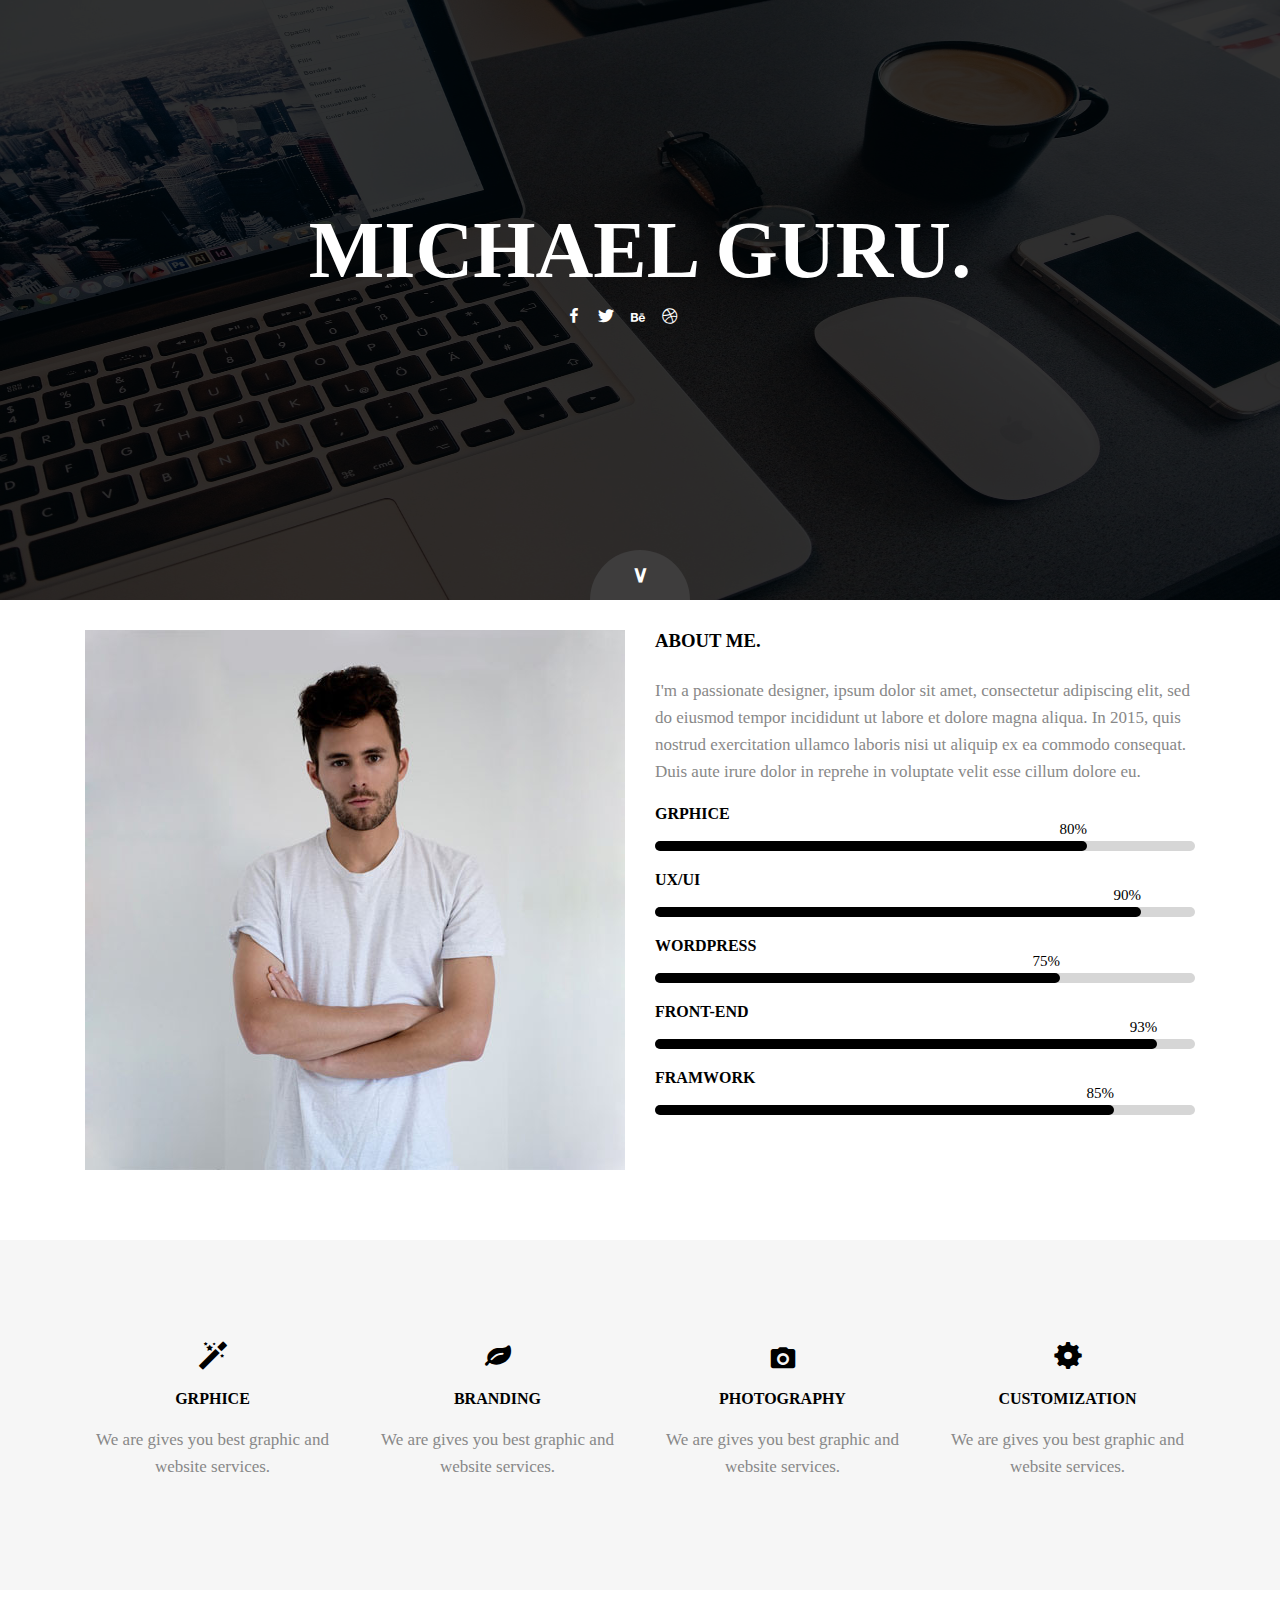
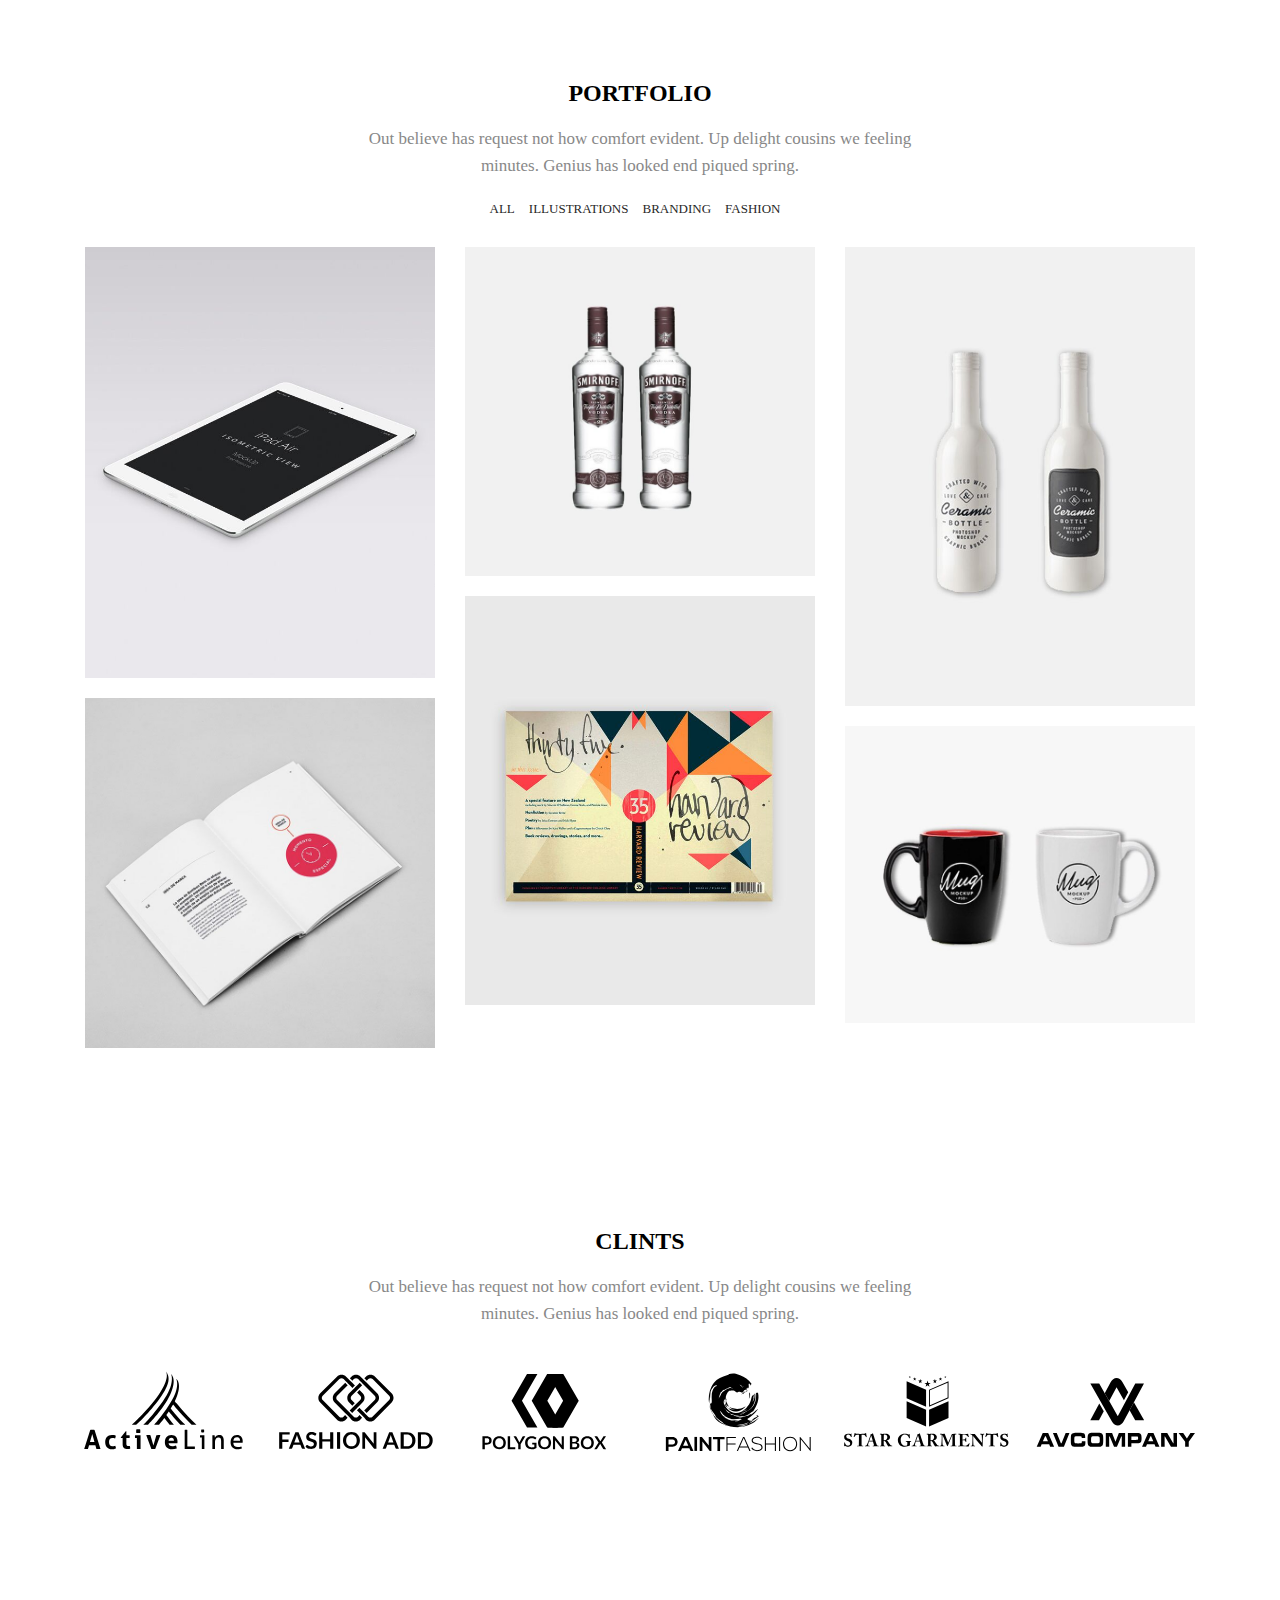
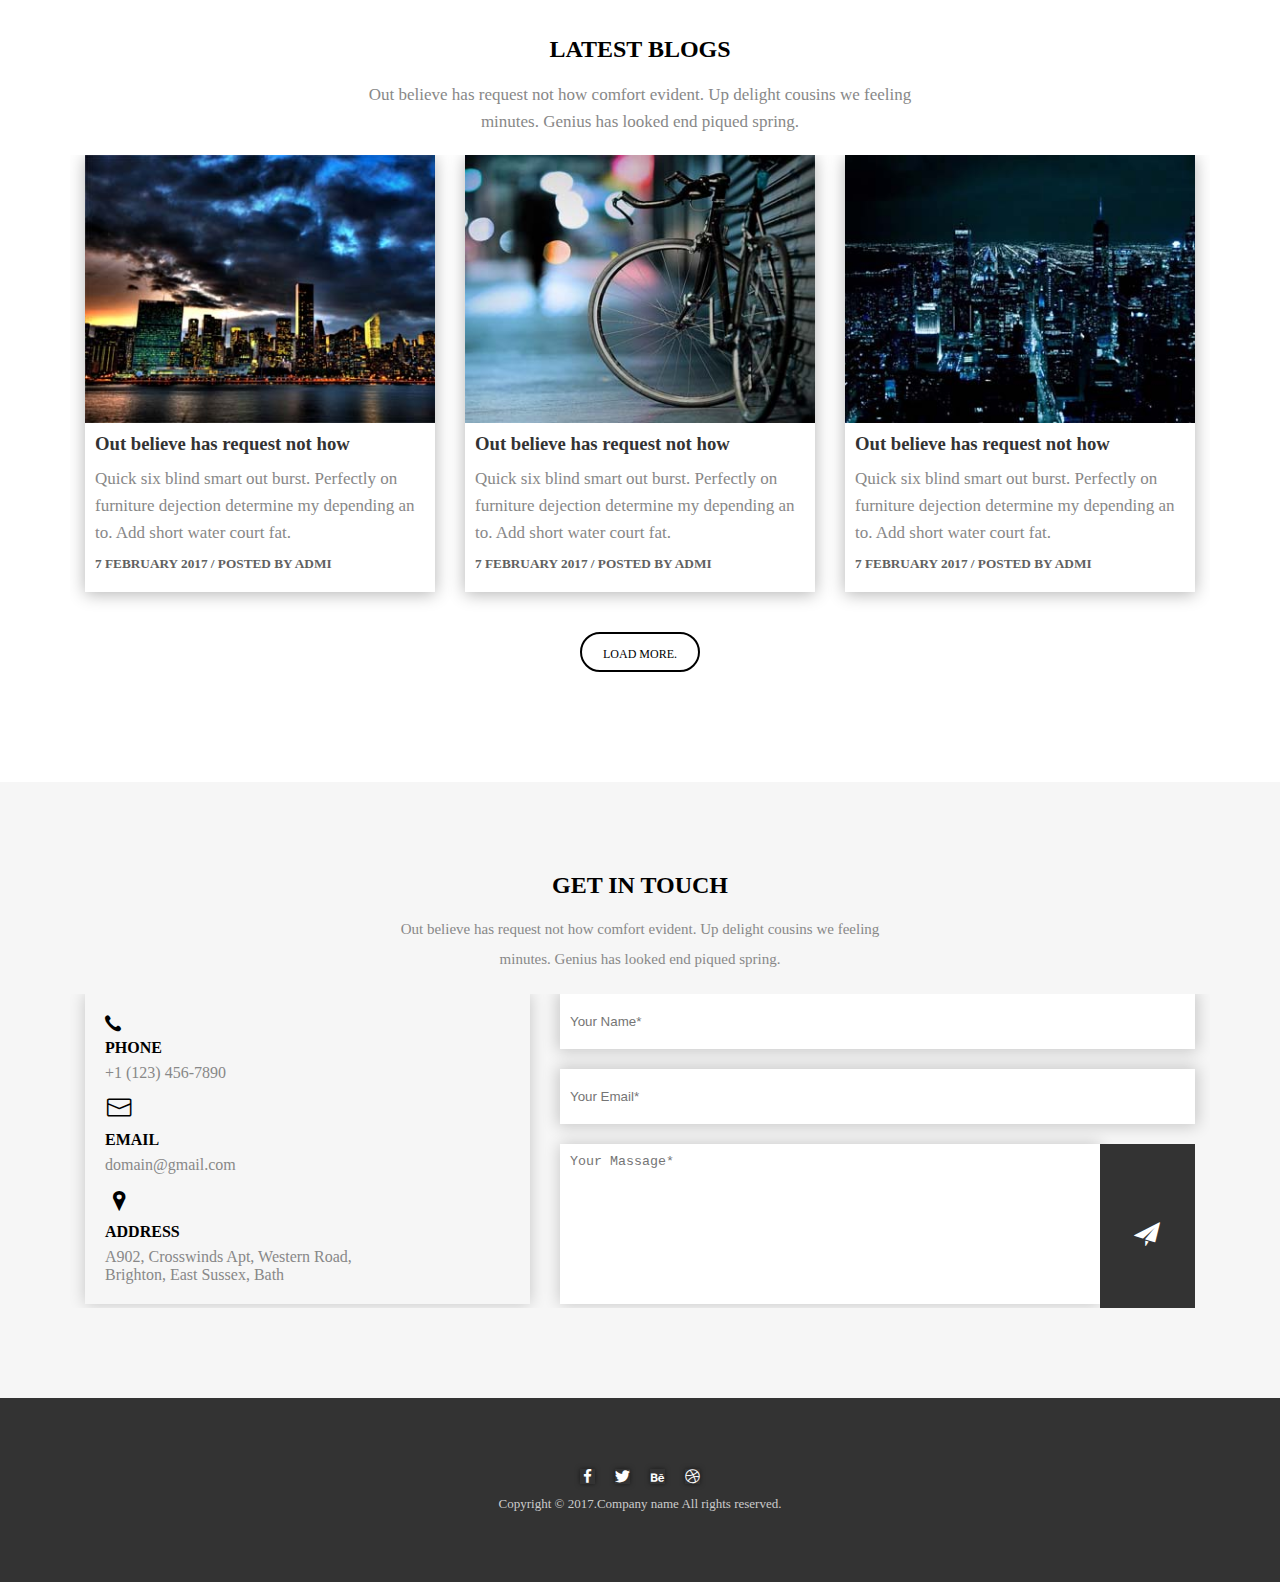
==== index.html @ 505c2c28 "geren" ====
<!DOCTYPE html>
<html lang="en">
<head>
	<meta charset="UTF-8">
	<title>Document</title>
	<link rel="stylesheet" href="css/index.css">
	<link rel="stylesheet" href="css/response.css">
	<meta name="viewport" content="width=device-width">
	<link rel="stylesheet" href="iconfont/iconfont.css">
</head>
<body>
    <header>
    	<img src="img/banner.jpg" alt="">
    	<div class="zhe">
    	 <h1>MICHAEL GURU.</h1>
    	
    	 <div class="z-icon">
    	 	<a href=""><i class="iconfont icon-facebookf"></i></a>
			<a href=""><i class="iconfont icon-tuite"></i></a>
			<a href=""><i class="iconfont icon-be"></i></a>
			<a href=""><i class="iconfont icon-06"></i></a>
    	 </div>
    	 <a href="" class="down">
    	 <b>∨</b></a>
     </div>
    </header>
	<section class="about-section">
		<div class="container">
		 <div class="row">
			<div class="about-image col-lg-6 col-md-6 col-sm-12 col-xs-12">
				<img src="img/ren.jpg" alt="">
			</div>
			<div class="about-text col-lg-6 col-md-6 col-sm-12 col-xs-12">
				<h3>ABOUT ME.</h3>
				<p>I'm a passionate designer, ipsum dolor sit amet, consectetur adipiscing elit, sed do eiusmod tempor incididunt ut labore et dolore magna aliqua. In 2015, quis nostrud exercitation ullamco laboris nisi ut aliquip ex ea commodo consequat. Duis aute irure dolor in reprehe in voluptate velit esse cillum dolore eu.</p>
				<div class="gun">
				 <ul>
				 	<h4>GRPHICE</h4><li><div class="dong1"><span>80%</span></div></li>
				 	<h4>UX/UI</h4><li><div class="dong2"><span>90%</span></div></li>
				 	<h4>WORDPRESS</h4><li><div class="dong3"><span>75%</span></div></li>
				 	<h4>FRONT-END</h4><li><div class="dong4"><span>93%</span></div></li>
				 	<h4>FRAMWORK</h4><li><div class="dong5"><span>85%</span></div></li>
				 </ul>
			</div>
			</div>	
		</div>
	</div>
	</section>
	<!--  -->
	<section class="tu">
		<div class="container">
			<div class="row">
				<div class="tu1 col-lg-3 col-md-3 col-sm-6 col-xs-12">
				<div class="xz">
				<span class="iconfont icon-meiyan">
				<ul>
					<li class="left"></li>
					<li class="right"></li>
					<li class="l-top"></li>
					<li class="r-bottom"></li>
				</ul>
				</div>
				</span>
					<h4>GRPHICE</h4>
					<p>We are gives you best graphic and website services.</p>
				</div>
				<div class="tu2 col-lg-3 col-md-3 col-sm-6 col-xs-12">
				<div class="xz">
				<span class="iconfont icon-leaf"></span>
				<ul>
					<li class="left"></li>
					<li class="right"></li>
					<li class="l-top"></li>
					<li class="r-bottom"></li>
				</ul>
				</div>
					<h4>BRANDING</h4>
					<p>We are gives you best graphic and website services.</p>
				</div>
				<div class="tu3 col-lg-3 col-md-3 col-sm-6 col-xs-12">
				<div class="xz">
				<span class="iconfont icon-androidcamera"></span>
				<ul>
					<li class="left"></li>
					<li class="right"></li>
					<li class="l-top"></li>
					<li class="r-bottom"></li>
				</ul>
				</div>
					<h4>PHOTOGRAPHY</h4>
					<p>We are gives you best graphic and website services.</p>
				</div>
				<div class="tu4 col-lg-3 col-md-3 col-sm-6 col-xs-12">
				<div class="xz">
				<span class="iconfont icon-set"></span>
				<ul>
					<li class="left"></li>
					<li class="right"></li>
					<li class="l-top"></li>
					<li class="r-bottom"></li>
				</ul>
				</div>
					<h4>CUSTOMIZATION</h4>
					<p>We are gives you best graphic and website services.</p>
			</div>
		</div>
	</div>
	</section>
	<section class="por">
	 <div class="p1">
			<h2>PORTFOLIO</h2>
			<p>Out believe has request not how comfort evident. Up delight cousins we feeling<br>	 minutes. Genius has looked end piqued spring.</p>
			</div>
			<div class="p2">
				<ul>
					<li><a href="">ALL</a></li>
					<li><a href="">ILLUSTRATIONS</a></li>
					<li><a href="">BRANDING</a></li>
					<li><a href="">FASHION</a></li>
				</ul>
			</div>
		<div class="container">
			<ul class="row">
					<li class="p3 col-lg-4 col-md-4 col-sm-4 col-xs-12">
						<div class="top1 top"><a href="../凡客/index.html"><img src="img/tu1.jpg" alt="">
						  <div class="zhezhao">
							<div class="bai">
								<img src="img/sosuo.png" alt="">
							</div>
						</div></a>
						</div>
						<div class="top2 top"><a href="../小米/index.html"><img src="img/tu2.jpg" alt="">
						  <div class="zhezhao">
							<div class="bai"><img src="img/sosuo.png" alt=""></div>
						</div></a>
						</div>
					</li>
					<li class="p3 col-lg-4 col-md-4 col-sm-4 col-xs-12">
					<div class="top3 top"><a href="../tianmao/index.html"><img src="img/tu5.jpg" alt="">
					   <div class="zhezhao">
							<div class="bai"><img src="img/sosuo.png" alt=""></div>
						</div></a>
					</div>
						<div class="top4 top"><a href="../手机端/index.html"><img src="img/tu4.jpg" alt="">
						  <div class="zhezhao">
							<div class="bai"><img src="img/sosuo.png" alt=""></div>
						  </div></a>
						</div></li>
					<li class="p3 col-lg-4 col-md-4 col-sm-4 col-xs-12">
						<div class="top5 top"><a href="../美丽说/index.html"><img src="img/tu3.jpg" alt="">
						  <div class="zhezhao">
							<div class="bai"><img src="img/sosuo.png" alt=""></div>
						</div></a>
						</div>
						<div  class="top6 top"><a href="../响应式/index.html"><img src="img/tu6.jpg" alt="">
						  <div class="zhezhao">
							<div class="bai"><img src="img/sosuo.png" alt=""></div>
						</div></a>
						</div>
					</li>
				</ul>
			</div>
	</section>
	<section class="cli">
	 <div class="c1">
			<h2>CLINTS</h2>
			<p>Out believe has request not how comfort evident. Up delight cousins we feeling<br>	 minutes. Genius has looked end piqued spring.</p>
			</div>
			<div class="container">
			  <ul class="row">
					<li><a href=""><img src="img/1.svg" alt=""></a></li>
					<li><a href=""><img src="img/2.svg" alt=""></a></li>
					<li><a href=""><img src="img/3.svg" alt=""></a></li>
					<li><a href=""><img src="img/4.svg" alt=""></a></li>
					<li><a href=""><img src="img/5.svg" alt=""></a></li>
					<li><a href=""><img src="img/6.svg" alt=""></a></li>
				</ul>
			</div>
		</section>
	<section class="lat">
	 <div class="la1">
			<h2>LATEST BLOGS</h2>
			<p>Out believe has request not how comfort evident. Up delight cousins we feeling<br>	 minutes. Genius has looked end piqued spring.</p>
			</div>
			<div class="container">
				<ul class="row">
					<li class="la2 col-lg-4 col-md-4 col-sm-12 col-xs-12"><a href="">
					<div class="yin">
					<img src="img/blog1.jpg" alt="">
					<h3>Out believe has request not how</h3>
					<p>Quick six blind smart out burst. Perfectly on furniture dejection determine my depending an to. Add short water court fat.</p>
					<h5>7 FEBRUARY 2017 / POSTED BY ADMI</h5>
					</div></a></li>
					<li class="la2 col-lg-4 col-md-4 col-sm-12 col-xs-12"><a href="">
						<div class="yin">
						<img src="img/blog2.jpg" alt="">
						<h3>Out believe has request not how</h3>
					<p>Quick six blind smart out burst. Perfectly on furniture dejection determine my depending an to. Add short water court fat.</p>
					<h5>7 FEBRUARY 2017 / POSTED BY ADMI</h5>
				</div></a></li>
					<li class="la2 col-lg-4 col-md-4 col-sm-12 col-xs-12"><a href="">
						<div class="yin">
						<img src="img/blog3.jpg" alt="">
						<h3>Out believe has request not how</h3>
					<p>Quick six blind smart out burst. Perfectly on furniture dejection determine my depending an to. Add short water court fat.</p>
					<h5>7 FEBRUARY 2017 / POSTED BY ADMI</h5></div>
					</a></li>
				</ul>
			</div>
			<div class="end">
				<a href="">LOAD MORE.</a>
			</div>
	</section>
	<section class="get">
		<div class="container">
			<h2>GET IN TOUCH</h2>
			  <p class="p1">Out believe has request not how comfort evident. Up delight cousins we feeling<br>minutes. Genius has looked end piqued spring.</p>
			  <div class="row">
				<div class="get-left col-lg-5 col-md-5 col-sm-12 col-xs-12">
					<ul class="tel">
						<li>
						 <span class="iconfont icon-iconfontcolor39"></span>
						<h4>PHONE</h4>
						<p>+1 (123) 456-7890</p>
						</li>
						<li>
						 <span class="iconfont icon-duanxin"></span>
						<h4>EMAIL</h4>
						<p>domain@gmail.com</p>
						</li>
						<li>
						 <span class="iconfont icon-huitudangqianweizhi"></span>
						<h4>ADDRESS</h4>
						<p>A902, Crosswinds Apt, Western Road,<br>Brighton, East Sussex, Bath</p>
						</li>
					</ul>
				</div>
				<div class="get-right col-lg-7 col-md-7 col-sm-12 col-xs-12">
					<input type="text" placeholder="Your Name* "class="name" >
					<input type="text" placeholder="Your Email* " class="email">
					<div class="text">
					  <textarea name="massage" placeholder="Your Massage*" id="massage"></textarea>
					  <div class="icon">
					  	<span class="iconfont icon-zhifeiji"></span>
					  </div>
					</div>
				</div>
			</div>
		</div>
	</section>
	<footer>
		<div class="f-icon">
			<a href=""><i class="iconfont icon-facebookf"></i></a>
			<a href=""><i class="iconfont icon-tuite"></i></a>
			<a href=""><i class="iconfont icon-be"></i></a>
			<a href=""><i class="iconfont icon-06"></i></a>
		</div>
		<div class="f-text">
			Copyright © 2017.Company name All rights reserved.
		</div>
	</footer>
</body>
</html>
---- css/index.css ----
/*
* @Author: Administrator
* @Date:   2017-08-29 14:58:19
* @Last Modified by:   Administrator
* @Last Modified time: 2017-10-09 23:30:05
*/
@import url('base.css');
header{
	height: 600px;
	overflow: hidden;
	position: relative;
}
header img{
	display: block;
	width: 100%;
	height: 100%;
}
.zhe{
	width: 100%;
	height: 100%;
	position: absolute;
	top: 0;
	left: 0;
	background: rgba(0, 0, 0, 0.8);
}
.zhe h1{
	display: block;
	position: absolute;
	font-size: 80px;
	color: #fff;
	text-align: center;
	left: 0;
	right: 0;
	margin-left: auto;
	margin-right: auto;
	top: 0;
	bottom: 0;
	margin-top: auto;
	margin-bottom: auto;
	line-height: 500px;

}
.z-icon{
	width: 160px;
	height: 30px;
	position: absolute;
	left: 0;
	right: 0;
	margin-left: auto;
	margin-right: auto;
	top: 300px;
}
.z-icon a{
	line-height: 30px;
	font-size: 22px;
	color: #fff;
	padding-right: 6px;
	padding-left: 6px;
}
.z-icon i:hover{
	color: #ccc;
	transition: all 0.5s;
}
.down{
	display: block;
	width: 100px;
	height: 100px;
	background: #3E3D3D;
	border-radius: 50%;
	text-align: center;
	position: absolute;
	right: 0;
	left: 0;
	margin-right: auto;
	margin-left: auto;
	bottom: -50px;
}
.down b{
	display: block;
	color: #fff;
	font-size: 23px;
	line-height: 50px;
	animation: jump 2s infinite;
}
@keyframes jump{
	0%{
		transform: translateY(0);
		opacity: 0.5;
	}
	25%{
		transform: translateY(10px);
		opacity: 1;
	}
	50%{
		transform: translateY(0px);
		opacity: 1;
	}
	100%{
		transform: translateY(10px);
		opacity: 0;
	}
}
.about-section{
	height: auto;
	padding: 30px;
	overflow: hidden;
}
.about-image img{
	display: block;
	width: 100%;
	height: 100%;
}
.about-text h3{
	margin-bottom: 25px;
}
.about-text p{
	font-size: 17px;
	color: #888;
	line-height: 27px;
	margin-bottom: 20px;
}
.gun h4{
	margin-bottom: 18px;
}
.gun li{
	height: 10px;
	border-radius: 5px;
	background: #d6d6d6;
	width: 100%;
	position: relative; 
	margin-bottom: 20px;
}
.gun div{
	height: 100%;
	position: absolute;
	left: 0;
	top: 0;
	background: #000;
	border-radius: 5px;
	width: 80%; 
}
.gun span{
	font-size: 15px;
	position: absolute;
	top: -20px;
	right: 0; 
}
.gun .dong2{
	width: 90%;
}
.gun .dong3{
	width: 75%;
}
.gun .dong4{
	width: 93%;
}
.gun .dong5{
	width: 85%;
}
/* GRPHICE开始 */
.tu{
	height: auto;
	overflow: hidden;
	background: #F6F6F6;
	padding: 90px 0;
	text-align: center;
	margin-top: 40px;
}
.tu p{
	font-size: 17px;
	color: #888;
	line-height: 27px;
	margin-bottom: 20px;
}
.xz{
	width: 50px;
	height: 50px;
	position: relative;
	margin: 0 auto;
	text-align: center;
	padding-top: 10px;
}
.xz:hover li{
	width: 48px;
	height: 48px;
	opacity: 1;
	transform: rotate(0);
}
.tu1 ul,.tu2 ul,.tu3 ul,.tu4 ul{
	position: absolute;
	top: 0;left: 0;
	height: 50px;
	width: 50px;
}
.tu1 ul li,.tu2 ul li,.tu3 ul li,.tu4 ul li{
	width: 10px;
	height: 10px;
	position: absolute;
	transform: rotate(90deg);
	transition: all 1.2s;
	opacity: 0;
}
.left{
	left: 0;
	top: 0;
    border-left: 2px solid #333;
    border-top: 2px solid #333;
}
.right{
	top: 0;
	right: 0;
	border-right: 2px solid #333;
    border-top: 2px solid #333;
}
.l-top{
	bottom: 0;
	left: 0;
	border-left: 2px solid #333;
    border-bottom: 2px solid #333;
}
.r-bottom{
	bottom: 0;
	right: 0;
	border-right:2px solid #333;
    border-bottom: 2px solid #333;
}
.tu h4{
	margin-top: 10px;
	margin-bottom: 18px;
	color: #000;
}
.tu1{
	width: 25%;
}
.tu2{
	width: 25%;
}
.tu3{
	width: 25%;
}
.tu4{
	width: 25%;
}
/* PORTFOLIO开始 */
.por{
	height: auto;
	overflow: hidden;
	padding: 90px 0;
}
.por .p1{
	margin-bottom: 20px;
	text-align: center;
}
.por h2{
	margin-bottom: 18px;
}
.por p{
	font-size: 17px;
	color: #888;
	line-height: 27px;
	text-align: center;
}
.por .p2{
	text-align: center;
	margin-bottom: 30px;
}
.por .p2 li{
	font-size: 13px;
	margin-right: 10px;
	display: inline-block;
}
.por .p2 li a{
	color:#272727; 
}
.p3{
	height: auto;
	overflow: hidden;
	/* background: red; */
}
.top1,.top3,.top5{
	margin-bottom: 20px;
}
.p3 img{
	display: block;
	width: 100%;
	height: 100%;
}
.top{
	position: relative; 
}
.zhezhao{
	width: 100%;
	height: 100%;
	background: rgba(0, 0, 0, 0.6);
	position: absolute;
	transition: all 1.2s;
	opacity: 0;
	top: 0;
	left: 0;
	display: flex;
	justify-content: center;
	align-items: center;

}
.bai{
	width: 50px;
	height: 50px;
	background: #fff;
	transition: all 1s;
}
.bai img{
	display: block;
	width: 100%;
	height: 100%;
	transform: rotateY(180deg);
}
.p3 .top:hover .zhezhao{
	opacity: 1;
	transition:all 1s;
}
.zhezhao:hover .bai{
	transform: rotateY(180deg);
}
/* CLINTS开始 */
.cli{
	height: auto;
	overflow: hidden;
	padding: 90px 0;
}
.cli .c1{
	margin-bottom: 20px;
	text-align: center;
}
.cli h2{
	margin-bottom: 18px;
}
.cli p{
	font-size: 17px;
	color: #888;
	line-height: 27px;
	text-align: center;
	margin-bottom: 40px;
}
.cli ul{
	margin: 0 auto;
	display: flex;
	justify-content: space-between;
}
.cli img{
	display: block;
	width: 100%;
	height:100%;
}

/* LATEST BLOGS开始 */
.lat{
	height: auto;
	overflow: hidden;
	padding: 90px 0;
}
.lat .la1{
	margin-bottom: 20px;
	text-align: center;
}
.lat h2{
	margin-bottom: 18px;
}
.lat p{
	font-size: 17px;
	color: #888;
	line-height: 27px;
	margin-bottom: 10px;
	margin-left: 10px;
	margin-right: 10px;
}
.lat h3{
	margin-top: 10px;
	margin-bottom:10px;
	margin-left: 10px;
	margin-right: 10px;
}
.lat h5{
	margin-bottom: 10px;
	margin-left: 10px;
	margin-right: 10px;
}
.lat a h3{
	color: #333;
}
.lat a h5{
	color: #616161;
}
.yin{
	padding-bottom: 10px;
	box-shadow:0 2px 16px rgba(0, 0, 0, 0.3);
}
.la2{
	height: auto;
	margin-bottom: 20px;
}
/* .lat li{
	margin-right: 15px;
} */
.la2 img{
	display: block;
	width: 100%;
	height: 100%;
}
.end a{
	text-align: center;
	font-size: 12px;
	border-radius: 50px;
	border:2px solid #000;
	color:#000;
	display: block;
	width: 120px;
	height: 40px;
	margin: 20px auto;
	line-height: 40px;
	transition: all ease 0.3s;
}
.end a:hover{
	color: #fff;
	background: #000;
	/* box-shadow: 0 0 3px 7px rgba(0, 0, 0, 0.5); */
}
/* get开始 */
.get{
	height: auto;
	overflow: hidden;
	padding: 90px 0;
	background: #f6f6f6;
}
.get h2{
	text-align: center;
	margin-bottom: 15px;
}
.get .p1{
	text-align: center;
	color: #888;
	line-height: 30px;
	font-size: 15px;
	margin-bottom: 20px;
}
.tel{
	padding: 20px;
	box-shadow: 0 0 15px rgba(0, 0, 0, 0.2);
}
.tel h4{
	margin-top: 7px;
	margin-bottom: 7px;
}

.tel p{
	color: #888;
	font-size: 16px;
}
.tel li{
	margin-bottom: 10px;
}
.tel li:last-child{
	margin-bottom: 0;
}
.name,.email{
	width: 100%;
	padding:7px 10px;
	height: 55px;
	margin-bottom:20px;
	border: 0;
	box-shadow: 0 0 15px 2px rgba(0, 0, 0, 0.2);
}
.name:focus{
	border-bottom: 3px solid #333;
	outline: none;
}
.email:focus{
	border-bottom: 3px solid #333;
	outline: none;
}
#massage:focus{
	border-bottom: 3px solid #333;
	outline: none;
}
.text{
	width: 100%;
}
#massage{
	width: 85%;
	height:160px;
	padding: 10px; 
	border: 0;
	resize: none;
	box-shadow: 0 0 15px rgba(0, 0, 0, 0.2);
}
.text{
	position: relative;
	color: #fff;
}
.text .icon{
	width: 15%;
	height: 100%;
	background: #333;
	border: 8px solid #333;
	position: absolute;
	top: 0;
	right: 0;
	text-align: center;
	transition: all 1.2s;
	line-height: 160px;

}
.text .icon:hover{
	background: #fff;
}
.text .icon:hover span{
	color: black;
}
footer{
	height: auto;
	padding: 70px 0;
	background: #333;
	text-align: center;
}
.f-icon a{
	color: #fff;
}
.f-icon i{
	font-size: 15px;
	margin:0 8px;
	box-shadow: 0 0 5px rgba(0, 0, 0, 0.5);
}
.f-icon i:hover{
	color: #ccc;
	transition: all 0.5s;
}
.f-text{
	font-size: 13px;
	margin-top: 10px;
	color: #ccc;
}
@media screen  and (max-width: 479px){
	.zhe h1{
		font-size: 30px;
	}
	.cli li{
		width: 50%;
	}
	.cli li:first-child{
		display: none;
	}
	.cli li:nth-child(2){
		display: none;
	}
	.cli li:nth-child(3){
		display: none;
	}
	.cli li:nth-child(4){
		display: none;
	}
}
/* 手机端 */
@media screen and (max-width: 768px) and (min-width: 479px){
	.about-image{
		margin-bottom: 40px;
	}
	.cli li{
		width: 33.333333%;
	}
	.cli li:first-child{
		display: none;
	}
	.cli li:nth-child(2){
		display: none;
	}
	.cli li:nth-child(3){
		display: none;
	}
	.top{
		margin-bottom: 20px;
	}
	.get-right{
		margin-top: 20px;
	}
	.zhe h1{
		font-size: 50px;
	}
}
/* 平板端 */
@media screen  and (min-width: 768px) and (max-width: 992px){
	.about-image{
		margin-bottom: 40px;
	}
	.cli li{
		width: 25%;
	}
	.cli li:first-child{
		display: none;
	}
	.cli li:nth-child(2){
		display: none;
	}
	.get-right{
		margin-top: 20px;
	}
	.zhe h1{
		font-size: 70px;
	}
}
/* PC端小屏 */
@media screen  and (max-width: 1200px) and (min-width: 992px){
	.cli li{
		width: 20%;
	}
	.cli li:first-child{
		display: none;
	}
}
/* PC大屏 */
@media screen and (min-width: 1200px){
	.cli li{
		width: 16.666666%;
	}
}
---- css/response.css ----
/*
* @Author: Administrator
* @Date:   2017-08-29 09:52:11
* @Last Modified by:   Administrator
* @Last Modified time: 2017-08-30 08:53:16
*/

.container{
	height:auto;
	overflow: hidden;
	margin-left: auto;
	margin-right: auto;
	padding-right: 15px;
	padding-left: 15px;
	box-sizing: border-box;
}
.container-fluid{
	height: auto;
	overflow: hidden;
	margin-left: auto;
	margin-right: auto;
	box-sizing: border-box;
}
.row{
	height: auto;
	overflow: hidden;
	/* margin-left: -15px; */
	/* margin-right: -15px; */
	box-sizing: border-box;	
}
.row::before,.row::after{
	content: "";
	display: block;
	width: 0;
	height: 0;
	line-height: 0;
	clear: both;
}
[class*="col-"]{
	float: left;
	padding-left: 15px;
	padding-right: 15px;
	box-sizing: border-box;
}

/* 手机端 小于768 col-xs-*/
@media screen and (max-width: 768px){
	.col-xs-1{
		width: 8.333333%;
	}
	.col-xs-2{
		width: 16.666666%;
	}
	.col-xs-3{
		width: 25%;
	}
	.col-xs-4{
		width: 33.333333%;
	}
	.col-xs-5{
		width: 41.666666%;
	}
	.col-xs-6{
		width: 50%;
	}
	.col-xs-7{
		width: 58.333333%;
	}
	.col-xs-8{
		width: 66.666666%;
	}
	.col-xs-9{
		width: 75%;
	}
	.col-xs-10{
		width: 83.333333%;
	}
	.col-xs-11{
		width: 91.666666%;
	}
	.col-xs-12{
		width: 100%;
	}
	.hidden-xs{
		display: none;
	}
	/* 拉 */
	.col-xs-pull-1{
		position: relative;
		right: 8.333333%;
	}
	.col-xs-pull-2{
		position: relative;
		right: 16.666666%;
	}
	.col-xs-pull-3{
		position: relative;
		right: 25%;
	}
	.col-xs-pull-4{
		position: relative;
		right: 33.333333%;
	}
	.col-xs-pull-5{
		position: relative;
		right: 41.666666%;
	}
	.col-xs-pull-6{
		position: relative;
		right: 50%;
	}
	.col-xs-pull-7{
		position: relative;
		right: 58.333333%;
	}
	.col-xs-pull-8{
		position: relative;
		right: 66.666666%;
	}
	.col-xs-pull-9{
		position: relative;
		right: 75%;
	}
	.col-xs-pull-10{
		position: relative;
		right: 83.333333%;
	}
	.col-xs-pull-11{
		position: relative;
		right: 91.666666%;
	}
	.col-xs-pull-12{
		position: relative;
		right: 100%;
	}
	/* 推 */
	.col-xs-push-1{
		position: relative;
		left: 8.333333%;
	}
	.col-xs-push-2{
		position: relative;
		left: 16.666666%;
	}
	.col-xs-push-3{
		position: relative;
		left: 25%;
	}
	.col-xs-push-4{
		position: relative;
		left: 33.333333%;
	}
	.col-xs-push-5{
		position: relative;
		left: 41.666666%;
	}
	.col-xs-push-6{
		position: relative;
		left: 50%;
	}
	.col-xs-push-7{
		position: relative;
		left: 58.333333%;
	}
	.col-xs-push-8{
		position: relative;
		left: 66.666666%;
	}
	.col-xs-push-9{
		position: relative;
		left: 75%;
	}
	.col-xs-push-10{
		position: relative;
		left: 83.333333%;
	}
	.col-xs-push-11{
		position: relative;
		left: 91.666666%;
	}
	.col-xs-push-12{
		position: relative;
		left: 100%;
	}
}
/* 平板端 768-992之间  固定宽度750 col-sm-*/
@media screen  and (max-width: 992px) and (min-width: 768px){
	.container{
		width: 750px;
	}
	.col-sm-1{
		width: 8.333333%;
	}
	.col-sm-2{
		width: 16.666666%;
	}
	.col-sm-3{
		width: 25%;
	}
	.col-sm-4{
		width: 33.333333%;
	}
	.col-sm-5{
		width: 41.666666%;
	}
	.col-sm-6{
		width: 50%;
	}
	.col-sm-7{
		width: 58.333333%;
	}
	.col-sm-8{
		width: 66.666666%;
	}
	.col-sm-9{
		width: 75%;
	}
	.col-sm-10{
		width: 83.333333%;
	}
	.col-sm-11{
		width: 91.666666%;
	}
	.col-sm-12{
		width: 100%;
	}
	.hidden-sm{
		display: none;
	}
	.col-sm-pull-1{
		position: relative;
		right: 8.333333%;
	}
	.col-sm-pull-2{
		position: relative;
		right: 16.666666%;
	}
	.col-sm-pull-3{
		position: relative;
		right: 25%;
	}
	.col-sm-pull-4{
		position: relative;
		right: 33.333333%;
	}
	.col-sm-pull-5{
		position: relative;
		right: 41.666666%;
	}
	.col-sm-pull-6{
		position: relative;
		right: 50%;
	}
	.col-sm-pull-7{
		position: relative;
		right: 58.333333%;
	}
	.col-sm-pull-8{
		position: relative;
		right: 66.666666%;
	}
	.col-sm-pull-9{
		position: relative;
		right: 75%;
	}
	.col-sm-pull-10{
		position: relative;
		right: 83.333333%;
	}
	.col-sm-pull-11{
		position: relative;
		right: 91.666666%;
	}
	.col-sm-pull-12{
		position: relative;
		right: 100%;
	}
	.col-sm-push-1{
		position: relative;
		left: 8.333333%;
	}
	.col-sm-push-2{
		position: relative;
		left: 16.666666%;
	}
	.col-sm-push-3{
		position: relative;
		left: 25%;
	}
	.col-sm-push-4{
		position: relative;
		left: 33.333333%;
	}
	.col-sm-push-5{
		position: relative;
		left: 41.666666%;
	}
	.col-sm-push-6{
		position: relative;
		left: 50%;
	}
	.col-sm-push-7{
		position: relative;
		left: 58.333333%;
	}
	.col-sm-push-8{
		position: relative;
		left: 66.666666%;
	}
	.col-sm-push-9{
		position: relative;
		left: 75%;
	}
	.col-sm-push-10{
		position: relative;
		left: 83.333333%;
	}
	.col-sm-push-11{
		position: relative;
		left: 91.666666%;
	}
	.col-sm-push-12{
		position: relative;
		left: 100%;
	}
}
/* PC小屏  992-1200之间 固定宽度970 col-md-*/
@media screen  and (max-width: 1200px) and (min-width: 992px){
	.container{
		width: 970px;
	}
	.col-md-1{
		width: 8.333333%;
	}
	.col-md-2{
		width: 16.666666%;
	}
	.col-md-3{
		width: 25%;
	}
	.col-md-4{
		width: 33.333333%;
	}
	.col-md-5{
		width: 41.666666%;
	}
	.col-md-6{
		width: 50%;
	}
	.col-md-7{
		width: 58.333333%;
	}
	.col-md-8{
		width: 66.666666%;
	}
	.col-md-9{
		width: 75%;
	}
	.col-md-10{
		width: 83.333333%;
	}
	.col-md-11{
		width: 91.666666%;
	}
	.col-md-12{
		width: 100%;
	}
	.hidden-md{
		display: none;
	}
	.col-md-pull-1{
		position: relative;
		right: 8.333333%;
	}
	.col-md-pull-2{
		position: relative;
		right: 16.666666%;
	}
	.col-md-pull-3{
		position: relative;
		right: 25%;
	}
	.col-md-pull-4{
		position: relative;
		right: 33.333333%;
	}
	.col-md-pull-5{
		position: relative;
		right: 41.666666%;
	}
	.col-md-pull-6{
		position: relative;
		right: 50%;
	}
	.col-md-pull-7{
		position: relative;
		right: 58.333333%;
	}
	.col-md-pull-8{
		position: relative;
		right: 66.666666%;
	}
	.col-md-pull-9{
		position: relative;
		right: 75%;
	}
	.col-md-pull-10{
		position: relative;
		right: 83.333333%;
	}
	.col-md-pull-11{
		position: relative;
		right: 91.666666%;
	}
	.col-md-pull-12{
		position: relative;
		right: 100%;
	}
	.col-md-push-1{
		position: relative;
		left: 8.333333%;
	}
	.col-md-push-2{
		position: relative;
		left: 16.666666%;
	}
	.col-md-push-3{
		position: relative;
		left: 25%;
	}
	.col-md-push-4{
		position: relative;
		left: 33.333333%;
	}
	.col-md-push-5{
		position: relative;
		left: 41.666666%;
	}
	.col-md-push-6{
		position: relative;
		left: 50%;
	}
	.col-md-push-7{
		position: relative;
		left: 58.333333%;
	}
	.col-md-push-8{
		position: relative;
		left: 66.666666%;
	}
	.col-md-push-9{
		position: relative;
		left: 75%;
	}
	.col-md-push-10{
		position: relative;
		left: 83.333333%;
	}
	.col-md-push-11{
		position: relative;
		left: 91.666666%;
	}
	.col-md-push-12{
		position: relative;
		left: 100%;
	}
}
/* PC大屏  大于1200 固定宽度1170 col-lg-*/
@media screen and (min-width: 1200px){
	.container{
		width: 1170px;
	}
	.col-lg-1{
		width: 8.333333%;
	}
	.col-lg-2{
		width: 16.666666%;
	}
	.col-lg-3{
		width: 25%;
	}
	.col-lg-4{
		width: 33.333333%;
	}
	.col-lg-5{
		width: 41.666666%;
	}
	.col-lg-6{
		width: 50%;
	}
	.col-lg-7{
		width: 58.333333%;
	}
	.col-lg-8{
		width: 66.666666%;
	}
	.col-lg-9{
		width: 75%;
	}
	.col-lg-10{
		width: 83.333333%;
	}
	.col-lg-11{
		width: 91.666666%;
	}
	.col-lg-12{
		width: 100%;
	}
	.hidden-lg{
		display: none;
	}
	.col-lg-pull-1{
		position: relative;
		right: 8.333333%;
	}
	.col-lg-pull-2{
		position: relative;
		right: 16.666666%;
	}
	.col-lg-pull-3{
		position: relative;
		right: 25%;
	}
	.col-lg-pull-4{
		position: relative;
		right: 33.333333%;
	}
	.col-lg-pull-5{
		position: relative;
		right: 41.666666%;
	}
	.col-lg-pull-6{
		position: relative;
		right: 50%;
	}
	.col-lg-pull-7{
		position: relative;
		right: 58.333333%;
	}
	.col-lg-pull-8{
		position: relative;
		right: 66.666666%;
	}
	.col-lg-pull-9{
		position: relative;
		right: 75%;
	}
	.col-lg-pull-10{
		position: relative;
		right: 83.333333%;
	}
	.col-lg-pull-11{
		position: relative;
		right: 91.666666%;
	}
	.col-lg-pull-12{
		position: relative;
		right: 100%;
	}
	
	.col-lg-push-1{
		position: relative;
		left: 8.333333%;
	}
	.col-lg-push-2{
		position: relative;
		left: 16.666666%;
	}
	.col-lg-push-3{
		position: relative;
		left: 25%;
	}
	.col-lg-push-4{
		position: relative;
		left: 33.333333%;
	}
	.col-lg-push-5{
		position: relative;
		left: 41.666666%;
	}
	.col-lg-push-6{
		position: relative;
		left: 50%;
	}
	.col-lg-push-7{
		position: relative;
		left: 58.333333%;
	}
	.col-lg-push-8{
		position: relative;
		left: 66.666666%;
	}
	.col-lg-push-9{
		position: relative;
		left: 75%;
	}
	.col-lg-push-10{
		position: relative;
		left: 83.333333%;
	}
	.col-lg-push-11{
		position: relative;
		left: 91.666666%;
	}
	.col-lg-push-12{
		position: relative;
		left: 100%;
	}

}
---- iconfont/iconfont.css ----
@font-face {font-family: "iconfont";
  src: url('iconfont.eot?t=1503999518567'); /* IE9*/
  src: url('iconfont.eot?t=1503999518567#iefix') format('embedded-opentype'), /* IE6-IE8 */
  url('[data-uri]') format('woff'),
  url('iconfont.ttf?t=1503999518567') format('truetype'), /* chrome, firefox, opera, Safari, Android, iOS 4.2+*/
  url('iconfont.svg?t=1503999518567#iconfont') format('svg'); /* iOS 4.1- */
}

.iconfont {
  font-family:"iconfont" !important;
  font-size:16px;
  font-style:normal;
  -webkit-font-smoothing: antialiased;
  -moz-osx-font-smoothing: grayscale;
}

.icon-huitudangqianweizhi:before { content: "\e605"; 
font-size: 28px;
}

.icon-be:before { content: "\e601"; }

.icon-androidcamera:before { content: "\e6d9"; 
font-size: 28px;
}

.icon-iconfontcolor39:before { content: "\e683"; }

.icon-zhifeiji:before { content: "\e666";
font-size: 30px;
 }

.icon-facebookf:before { content: "\e6e2"; }

.icon-meiyan:before { content: "\e705";
font-size: 28px;
 }

.icon-set:before { content: "\e60a"; 
font-size: 28px;
}

.icon-tuite:before { content: "\e602"; }

.icon-06:before { content: "\e60c"; }

.icon-leaf:before { content: "\e600"; 
font-size: 28px;
}

.icon-duanxin:before { content: "\e603";
font-size: 28px;
 }
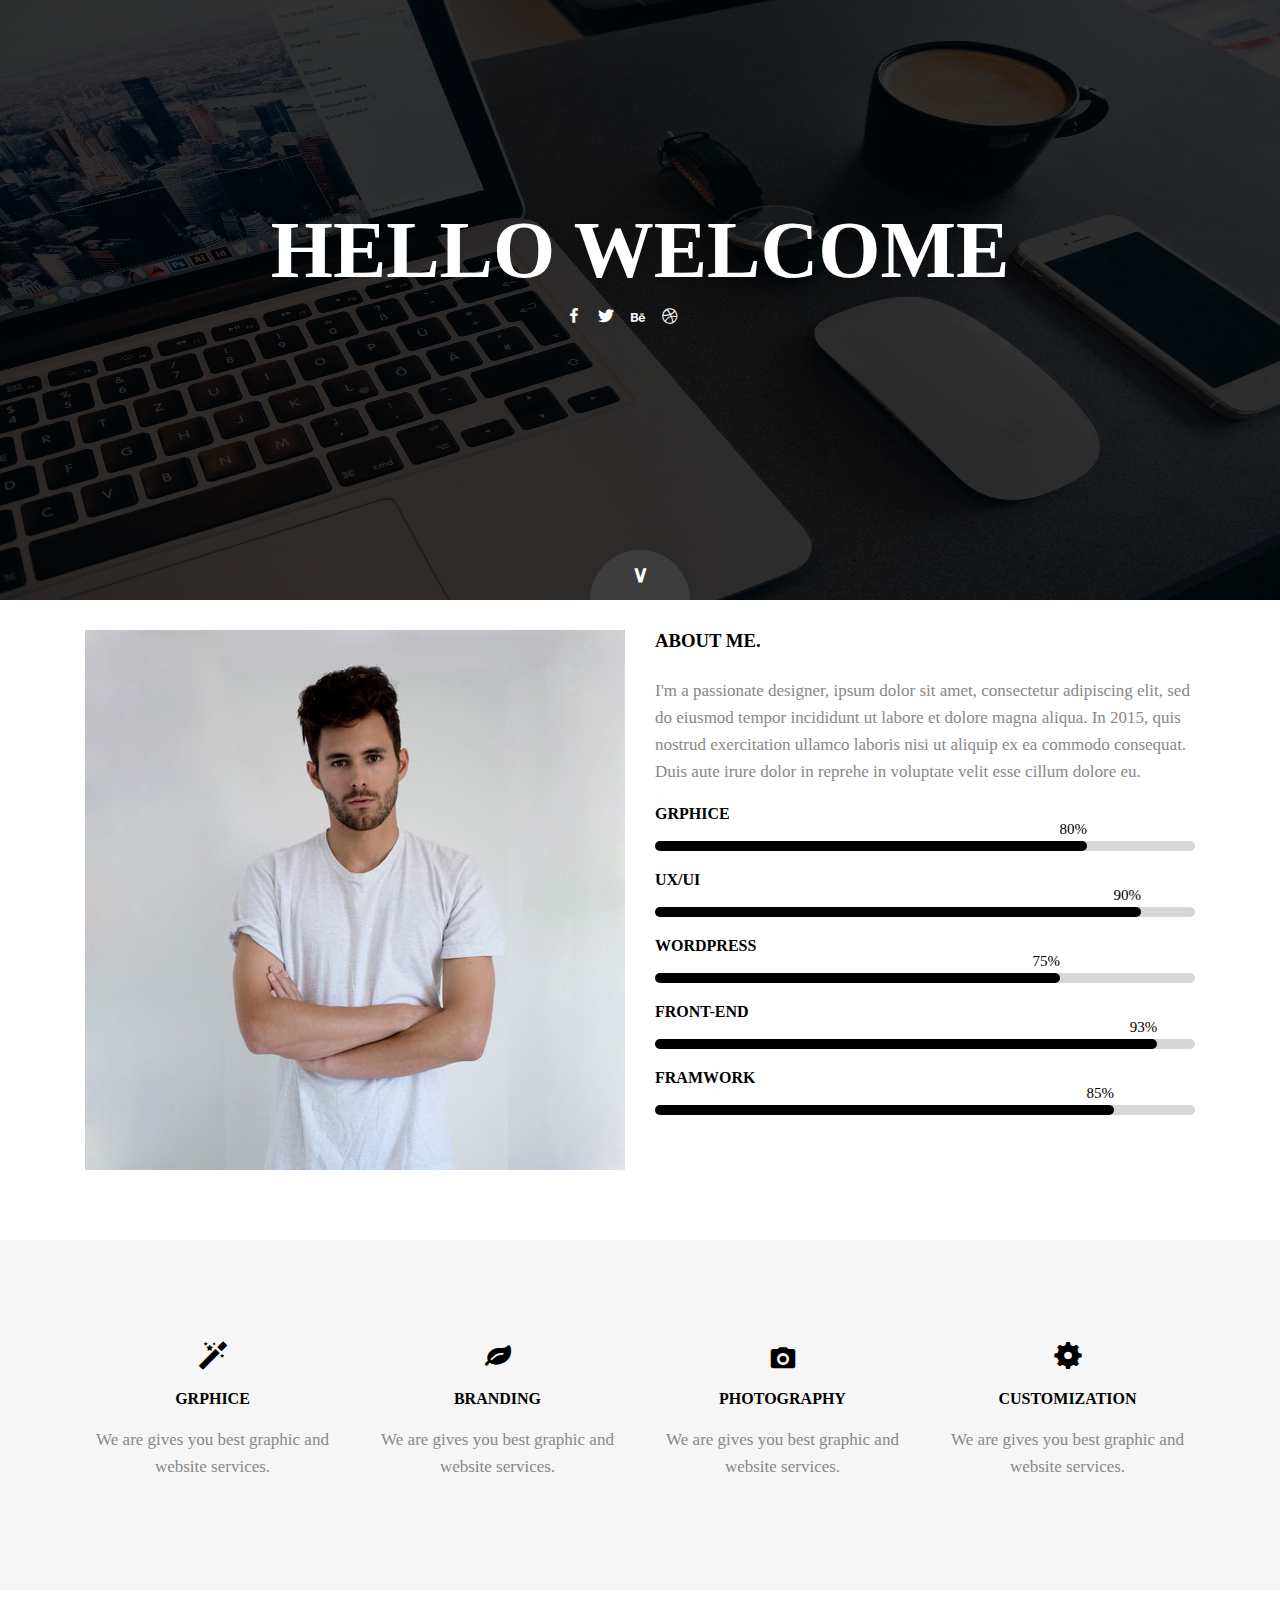
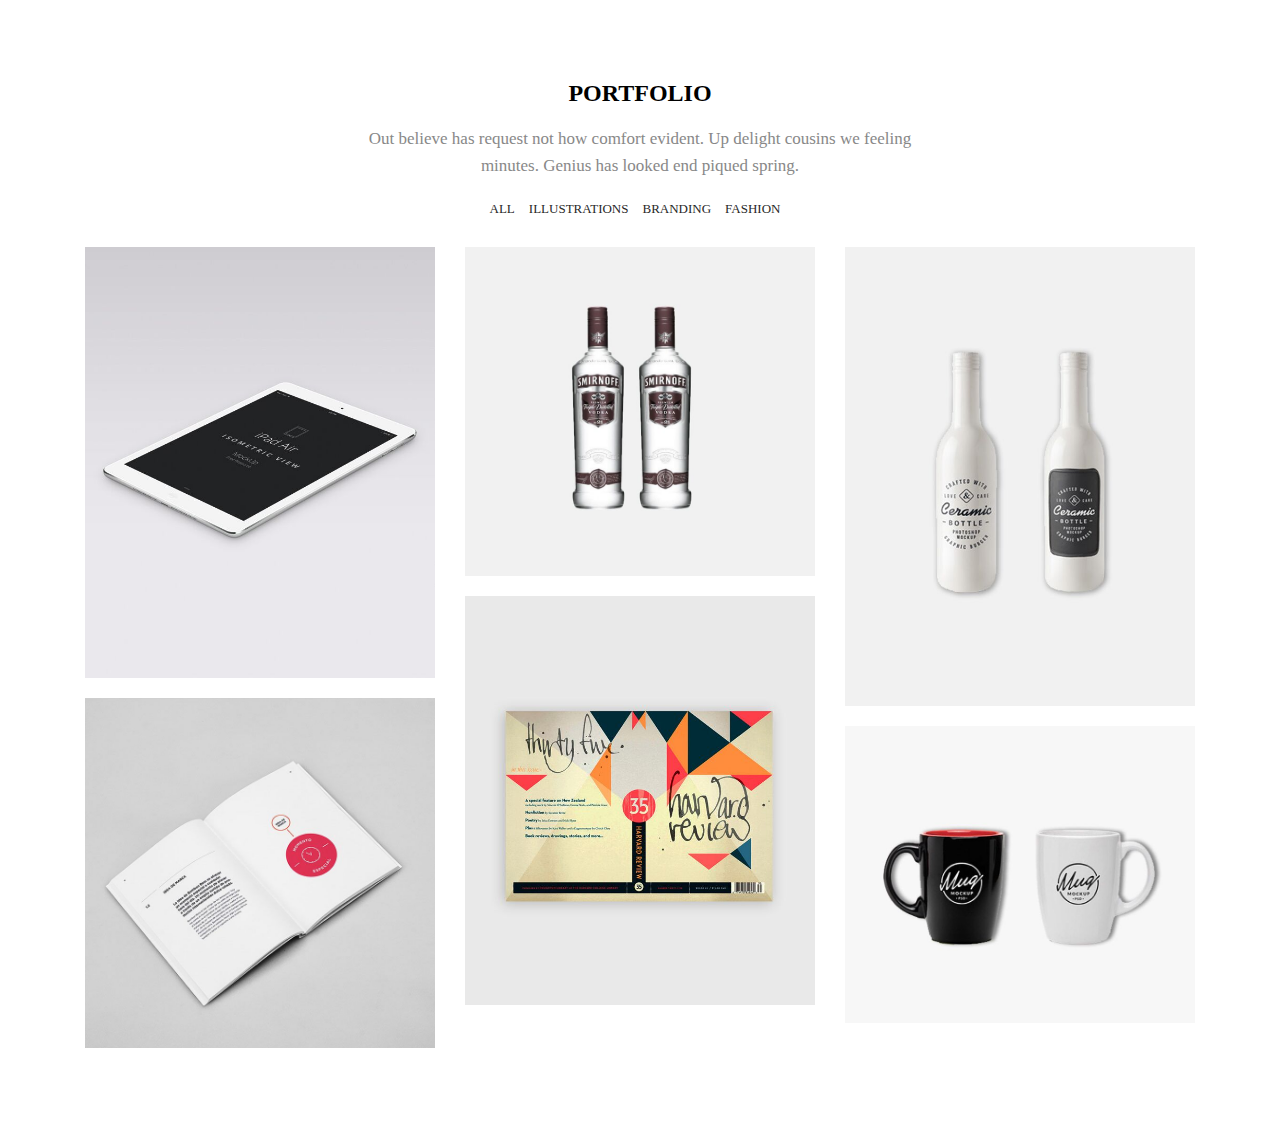
==== commit 5a833798: "xiugai" ====
--- a/index.html
+++ b/index.html
@@ -5,22 +5,21 @@
 	<title>Document</title>
 	<link rel="stylesheet" href="css/index.css">
 	<link rel="stylesheet" href="css/response.css">
-	<meta name="viewport" content="width=device-width">
 	<link rel="stylesheet" href="iconfont/iconfont.css">
 </head>
 <body>
     <header>
     	<img src="img/banner.jpg" alt="">
-    	<div class="zhe">
-    	 <h1>MICHAEL GURU.</h1>
+    	<div class="ding">
+    	 <h1>HELLO WELCOME</h1>
     	
-    	 <div class="z-icon">
+    	 <div class="dingic">
     	 	<a href=""><i class="iconfont icon-facebookf"></i></a>
 			<a href=""><i class="iconfont icon-tuite"></i></a>
 			<a href=""><i class="iconfont icon-be"></i></a>
 			<a href=""><i class="iconfont icon-06"></i></a>
     	 </div>
-    	 <a href="" class="down">
+    	 <a href="" class="di">
     	 <b>∨</b></a>
      </div>
     </header>
@@ -33,13 +32,13 @@
 			<div class="about-text col-lg-6 col-md-6 col-sm-12 col-xs-12">
 				<h3>ABOUT ME.</h3>
 				<p>I'm a passionate designer, ipsum dolor sit amet, consectetur adipiscing elit, sed do eiusmod tempor incididunt ut labore et dolore magna aliqua. In 2015, quis nostrud exercitation ullamco laboris nisi ut aliquip ex ea commodo consequat. Duis aute irure dolor in reprehe in voluptate velit esse cillum dolore eu.</p>
-				<div class="gun">
+				<div class="tiao">
 				 <ul>
-				 	<h4>GRPHICE</h4><li><div class="dong1"><span>80%</span></div></li>
-				 	<h4>UX/UI</h4><li><div class="dong2"><span>90%</span></div></li>
-				 	<h4>WORDPRESS</h4><li><div class="dong3"><span>75%</span></div></li>
-				 	<h4>FRONT-END</h4><li><div class="dong4"><span>93%</span></div></li>
-				 	<h4>FRAMWORK</h4><li><div class="dong5"><span>85%</span></div></li>
+				 	<h4>GRPHICE</h4><li><div class="tiao1"><span>80%</span></div></li>
+				 	<h4>UX/UI</h4><li><div class="tiao2"><span>90%</span></div></li>
+				 	<h4>WORDPRESS</h4><li><div class="tiao3"><span>75%</span></div></li>
+				 	<h4>FRONT-END</h4><li><div class="tiao4"><span>93%</span></div></li>
+				 	<h4>FRAMWORK</h4><li><div class="tiao5"><span>85%</span></div></li>
 				 </ul>
 			</div>
 			</div>	
@@ -52,53 +51,28 @@
 			<div class="row">
 				<div class="tu1 col-lg-3 col-md-3 col-sm-6 col-xs-12">
 				<div class="xz">
-				<span class="iconfont icon-meiyan">
-				<ul>
-					<li class="left"></li>
-					<li class="right"></li>
-					<li class="l-top"></li>
-					<li class="r-bottom"></li>
-				</ul>
-				</div>
-				</span>
+				<span class="iconfont icon-meiyan"></span>
+				</div>
 					<h4>GRPHICE</h4>
 					<p>We are gives you best graphic and website services.</p>
 				</div>
-				<div class="tu2 col-lg-3 col-md-3 col-sm-6 col-xs-12">
+				<div class="tu1 col-lg-3 col-md-3 col-sm-6 col-xs-12">
 				<div class="xz">
 				<span class="iconfont icon-leaf"></span>
-				<ul>
-					<li class="left"></li>
-					<li class="right"></li>
-					<li class="l-top"></li>
-					<li class="r-bottom"></li>
-				</ul>
 				</div>
 					<h4>BRANDING</h4>
 					<p>We are gives you best graphic and website services.</p>
 				</div>
-				<div class="tu3 col-lg-3 col-md-3 col-sm-6 col-xs-12">
+				<div class="tu1 col-lg-3 col-md-3 col-sm-6 col-xs-12">
 				<div class="xz">
 				<span class="iconfont icon-androidcamera"></span>
-				<ul>
-					<li class="left"></li>
-					<li class="right"></li>
-					<li class="l-top"></li>
-					<li class="r-bottom"></li>
-				</ul>
 				</div>
 					<h4>PHOTOGRAPHY</h4>
 					<p>We are gives you best graphic and website services.</p>
 				</div>
-				<div class="tu4 col-lg-3 col-md-3 col-sm-6 col-xs-12">
+				<div class="tu1 col-lg-3 col-md-3 col-sm-6 col-xs-12">
 				<div class="xz">
 				<span class="iconfont icon-set"></span>
-				<ul>
-					<li class="left"></li>
-					<li class="right"></li>
-					<li class="l-top"></li>
-					<li class="r-bottom"></li>
-				</ul>
 				</div>
 					<h4>CUSTOMIZATION</h4>
 					<p>We are gives you best graphic and website services.</p>
@@ -122,14 +96,16 @@
 		<div class="container">
 			<ul class="row">
 					<li class="p3 col-lg-4 col-md-4 col-sm-4 col-xs-12">
-						<div class="top1 top"><a href="../凡客/index.html"><img src="img/tu1.jpg" alt="">
-						  <div class="zhezhao">
-							<div class="bai">
-								<img src="img/sosuo.png" alt="">
-							</div>
-						</div></a>
-						</div>
-						<div class="top2 top"><a href="../小米/index.html"><img src="img/tu2.jpg" alt="">
+						<div class="top1 top">
+							<a href=""><img src="img/tu1.jpg" alt="">
+								<div class="zhezhao">
+									<div class="bai">
+										<img src="img/sosuo.png" alt="">
+									</div>
+								</div>
+							</a>
+						</div>
+						<div class="top2 top"><a href=""><img src="img/tu2.jpg" alt="">
 						  <div class="zhezhao">
 							<div class="bai"><img src="img/sosuo.png" alt=""></div>
 						</div></a>
@@ -141,18 +117,18 @@
 							<div class="bai"><img src="img/sosuo.png" alt=""></div>
 						</div></a>
 					</div>
-						<div class="top4 top"><a href="../手机端/index.html"><img src="img/tu4.jpg" alt="">
+						<div class="top4 top"><a href=""><img src="img/tu4.jpg" alt="">
 						  <div class="zhezhao">
 							<div class="bai"><img src="img/sosuo.png" alt=""></div>
 						  </div></a>
 						</div></li>
 					<li class="p3 col-lg-4 col-md-4 col-sm-4 col-xs-12">
-						<div class="top5 top"><a href="../美丽说/index.html"><img src="img/tu3.jpg" alt="">
-						  <div class="zhezhao">
-							<div class="bai"><img src="img/sosuo.png" alt=""></div>
-						</div></a>
-						</div>
-						<div  class="top6 top"><a href="../响应式/index.html"><img src="img/tu6.jpg" alt="">
+						<div class="top5 top"><a href=""><img src="img/tu3.jpg" alt="">
+						  <div class="zhezhao">
+							<div class="bai"><img src="img/sosuo.png" alt=""></div>
+						</div></a>
+						</div>
+						<div  class="top6 top"><a href=""><img src="img/tu6.jpg" alt="">
 						  <div class="zhezhao">
 							<div class="bai"><img src="img/sosuo.png" alt=""></div>
 						</div></a>
@@ -161,7 +137,7 @@
 				</ul>
 			</div>
 	</section>
-	<section class="cli">
+	<!-- <section class="cli">
 	 <div class="c1">
 			<h2>CLINTS</h2>
 			<p>Out believe has request not how comfort evident. Up delight cousins we feeling<br>	 minutes. Genius has looked end piqued spring.</p>
@@ -210,8 +186,8 @@
 			<div class="end">
 				<a href="">LOAD MORE.</a>
 			</div>
-	</section>
-	<section class="get">
+	</section> -->
+	<!-- <section class="get">
 		<div class="container">
 			<h2>GET IN TOUCH</h2>
 			  <p class="p1">Out believe has request not how comfort evident. Up delight cousins we feeling<br>minutes. Genius has looked end piqued spring.</p>
@@ -247,8 +223,8 @@
 				</div>
 			</div>
 		</div>
-	</section>
-	<footer>
+	</section> -->
+	<!-- <footer>
 		<div class="f-icon">
 			<a href=""><i class="iconfont icon-facebookf"></i></a>
 			<a href=""><i class="iconfont icon-tuite"></i></a>
@@ -258,6 +234,6 @@
 		<div class="f-text">
 			Copyright © 2017.Company name All rights reserved.
 		</div>
-	</footer>
+	</footer> -->
 </body>
 </html>--- a/css/index.css
+++ b/css/index.css
@@ -1,8 +1,8 @@
 /*
 * @Author: Administrator
 * @Date:   2017-08-29 14:58:19
-* @Last Modified by:   Administrator
-* @Last Modified time: 2017-10-09 23:30:05
+* @Last Modified by:   cat
+* @Last Modified time: 2017-11-28 19:30:44
 */
 @import url('base.css');
 header{
@@ -15,7 +15,7 @@
 	width: 100%;
 	height: 100%;
 }
-.zhe{
+.ding{
 	width: 100%;
 	height: 100%;
 	position: absolute;
@@ -23,7 +23,7 @@
 	left: 0;
 	background: rgba(0, 0, 0, 0.8);
 }
-.zhe h1{
+.ding h1{
 	display: block;
 	position: absolute;
 	font-size: 80px;
@@ -40,7 +40,7 @@
 	line-height: 500px;
 
 }
-.z-icon{
+.dingic{
 	width: 160px;
 	height: 30px;
 	position: absolute;
@@ -50,18 +50,18 @@
 	margin-right: auto;
 	top: 300px;
 }
-.z-icon a{
+.dingic a{
 	line-height: 30px;
 	font-size: 22px;
 	color: #fff;
 	padding-right: 6px;
 	padding-left: 6px;
 }
-.z-icon i:hover{
+.dingic i:hover{
 	color: #ccc;
 	transition: all 0.5s;
 }
-.down{
+.di{
 	display: block;
 	width: 100px;
 	height: 100px;
@@ -75,14 +75,14 @@
 	margin-left: auto;
 	bottom: -50px;
 }
-.down b{
+.di b{
 	display: block;
 	color: #fff;
 	font-size: 23px;
 	line-height: 50px;
-	animation: jump 2s infinite;
-}
-@keyframes jump{
+	animation: dong 2s infinite;
+}
+@keyframes dong{
 	0%{
 		transform: translateY(0);
 		opacity: 0.5;
@@ -100,6 +100,8 @@
 		opacity: 0;
 	}
 }
+
+/* 头完 */
 .about-section{
 	height: auto;
 	padding: 30px;
@@ -119,10 +121,10 @@
 	line-height: 27px;
 	margin-bottom: 20px;
 }
-.gun h4{
+.tiao h4{
 	margin-bottom: 18px;
 }
-.gun li{
+.tiao li{
 	height: 10px;
 	border-radius: 5px;
 	background: #d6d6d6;
@@ -130,31 +132,34 @@
 	position: relative; 
 	margin-bottom: 20px;
 }
-.gun div{
+.tiao div{
 	height: 100%;
 	position: absolute;
 	left: 0;
 	top: 0;
 	background: #000;
 	border-radius: 5px;
-	width: 80%; 
-}
-.gun span{
+	 
+}
+.tiao span{
 	font-size: 15px;
 	position: absolute;
 	top: -20px;
 	right: 0; 
 }
-.gun .dong2{
+.tiao .tiao1{
+	width: 80%;
+}
+.tiao .tiao2{
 	width: 90%;
 }
-.gun .dong3{
+.tiao .tiao3{
 	width: 75%;
 }
-.gun .dong4{
+.tiao .tiao4{
 	width: 93%;
 }
-.gun .dong5{
+.tiao .tiao5{
 	width: 85%;
 }
 /* GRPHICE开始 */
@@ -180,65 +185,12 @@
 	text-align: center;
 	padding-top: 10px;
 }
-.xz:hover li{
-	width: 48px;
-	height: 48px;
-	opacity: 1;
-	transform: rotate(0);
-}
-.tu1 ul,.tu2 ul,.tu3 ul,.tu4 ul{
-	position: absolute;
-	top: 0;left: 0;
-	height: 50px;
-	width: 50px;
-}
-.tu1 ul li,.tu2 ul li,.tu3 ul li,.tu4 ul li{
-	width: 10px;
-	height: 10px;
-	position: absolute;
-	transform: rotate(90deg);
-	transition: all 1.2s;
-	opacity: 0;
-}
-.left{
-	left: 0;
-	top: 0;
-    border-left: 2px solid #333;
-    border-top: 2px solid #333;
-}
-.right{
-	top: 0;
-	right: 0;
-	border-right: 2px solid #333;
-    border-top: 2px solid #333;
-}
-.l-top{
-	bottom: 0;
-	left: 0;
-	border-left: 2px solid #333;
-    border-bottom: 2px solid #333;
-}
-.r-bottom{
-	bottom: 0;
-	right: 0;
-	border-right:2px solid #333;
-    border-bottom: 2px solid #333;
-}
 .tu h4{
 	margin-top: 10px;
 	margin-bottom: 18px;
 	color: #000;
 }
 .tu1{
-	width: 25%;
-}
-.tu2{
-	width: 25%;
-}
-.tu3{
-	width: 25%;
-}
-.tu4{
 	width: 25%;
 }
 /* PORTFOLIO开始 */
@@ -539,7 +491,7 @@
 	color: #ccc;
 }
 @media screen  and (max-width: 479px){
-	.zhe h1{
+	.ding h1{
 		font-size: 30px;
 	}
 	.cli li{
@@ -581,7 +533,7 @@
 	.get-right{
 		margin-top: 20px;
 	}
-	.zhe h1{
+	.ding h1{
 		font-size: 50px;
 	}
 }
@@ -602,7 +554,7 @@
 	.get-right{
 		margin-top: 20px;
 	}
-	.zhe h1{
+	.ding h1{
 		font-size: 70px;
 	}
 }
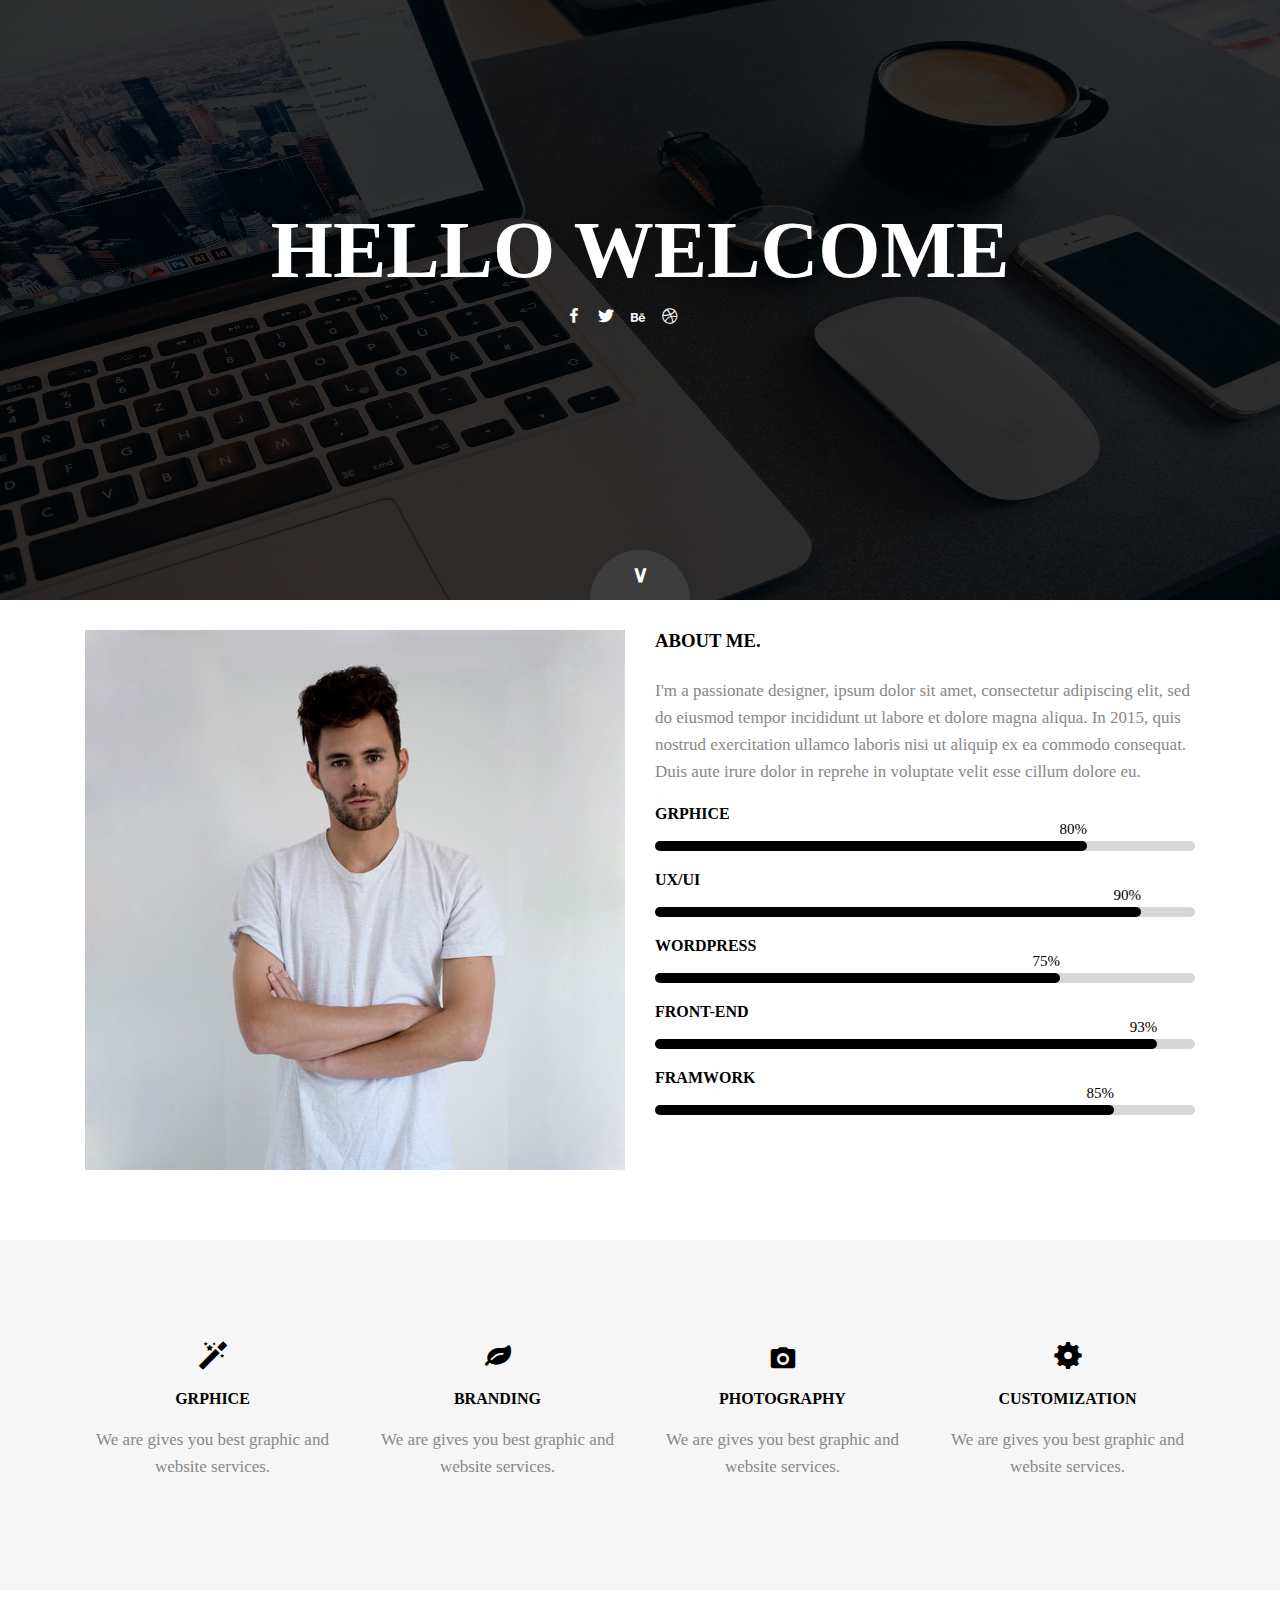
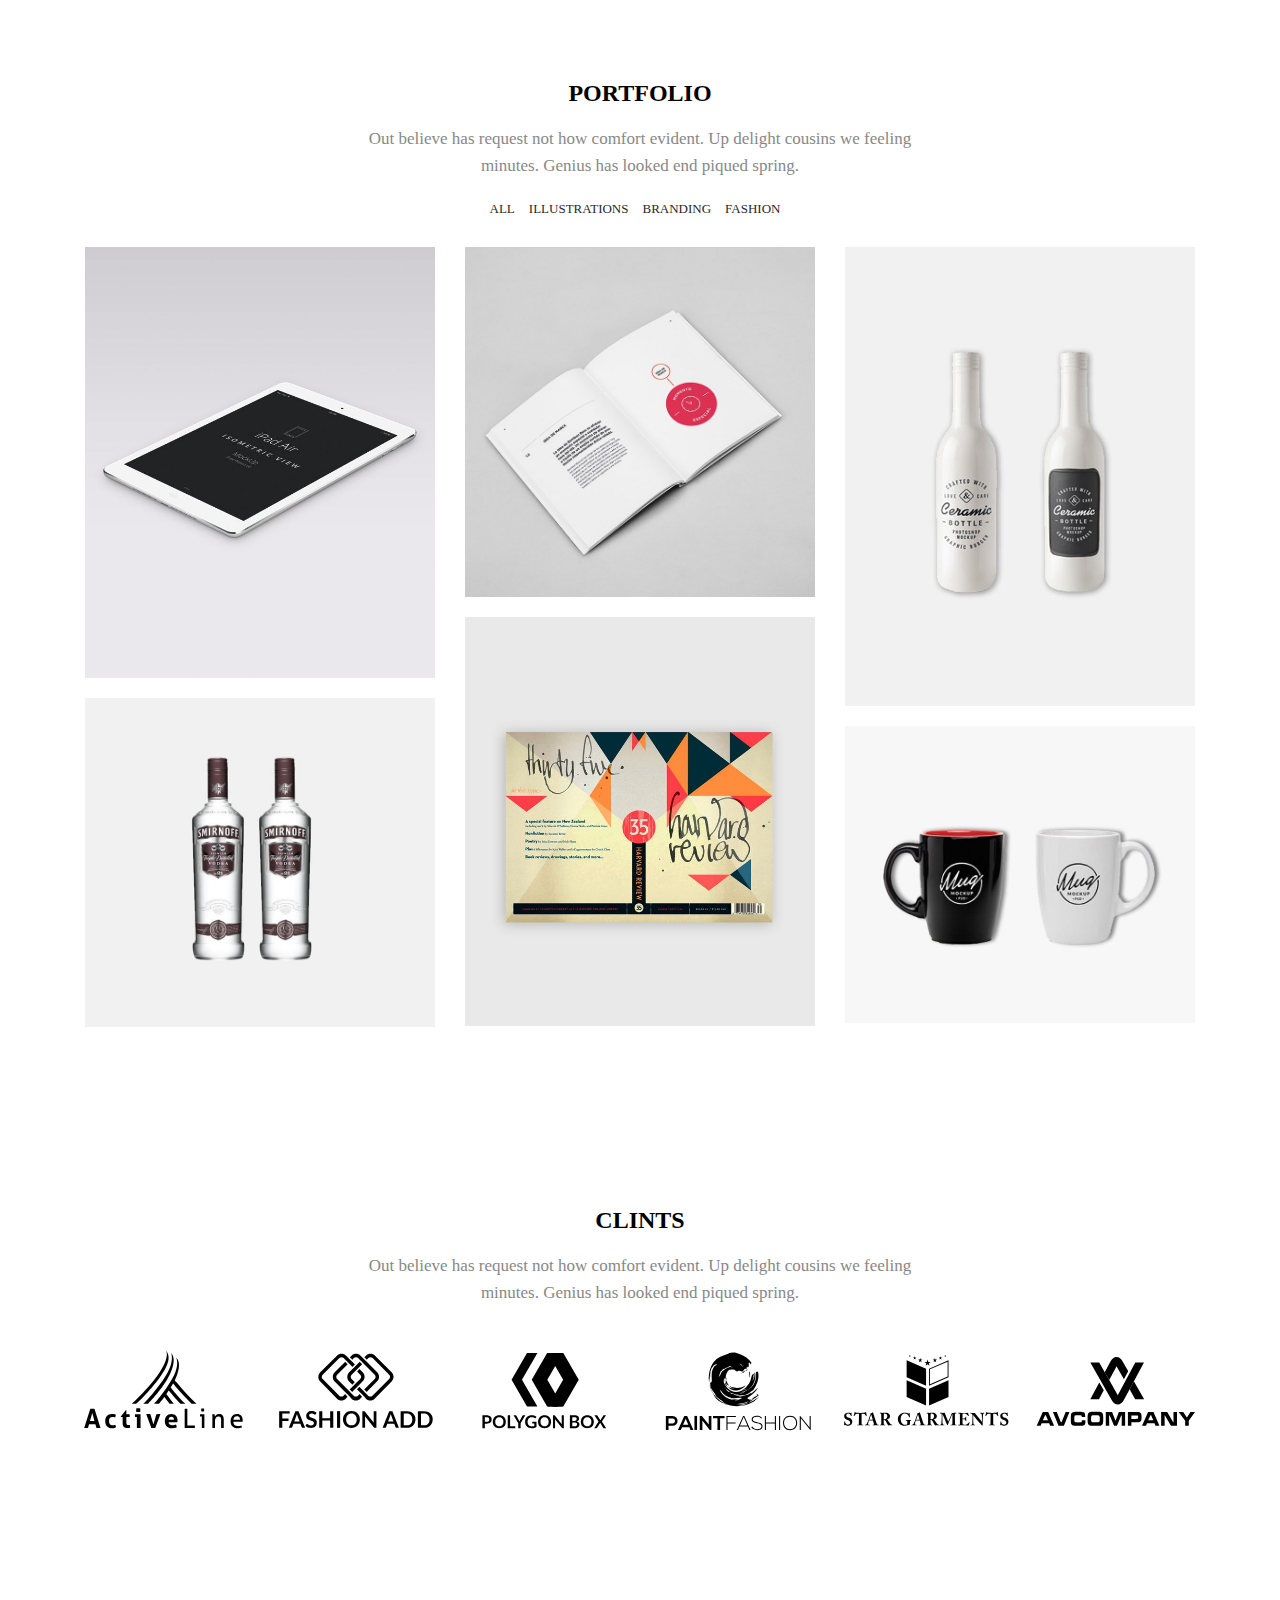
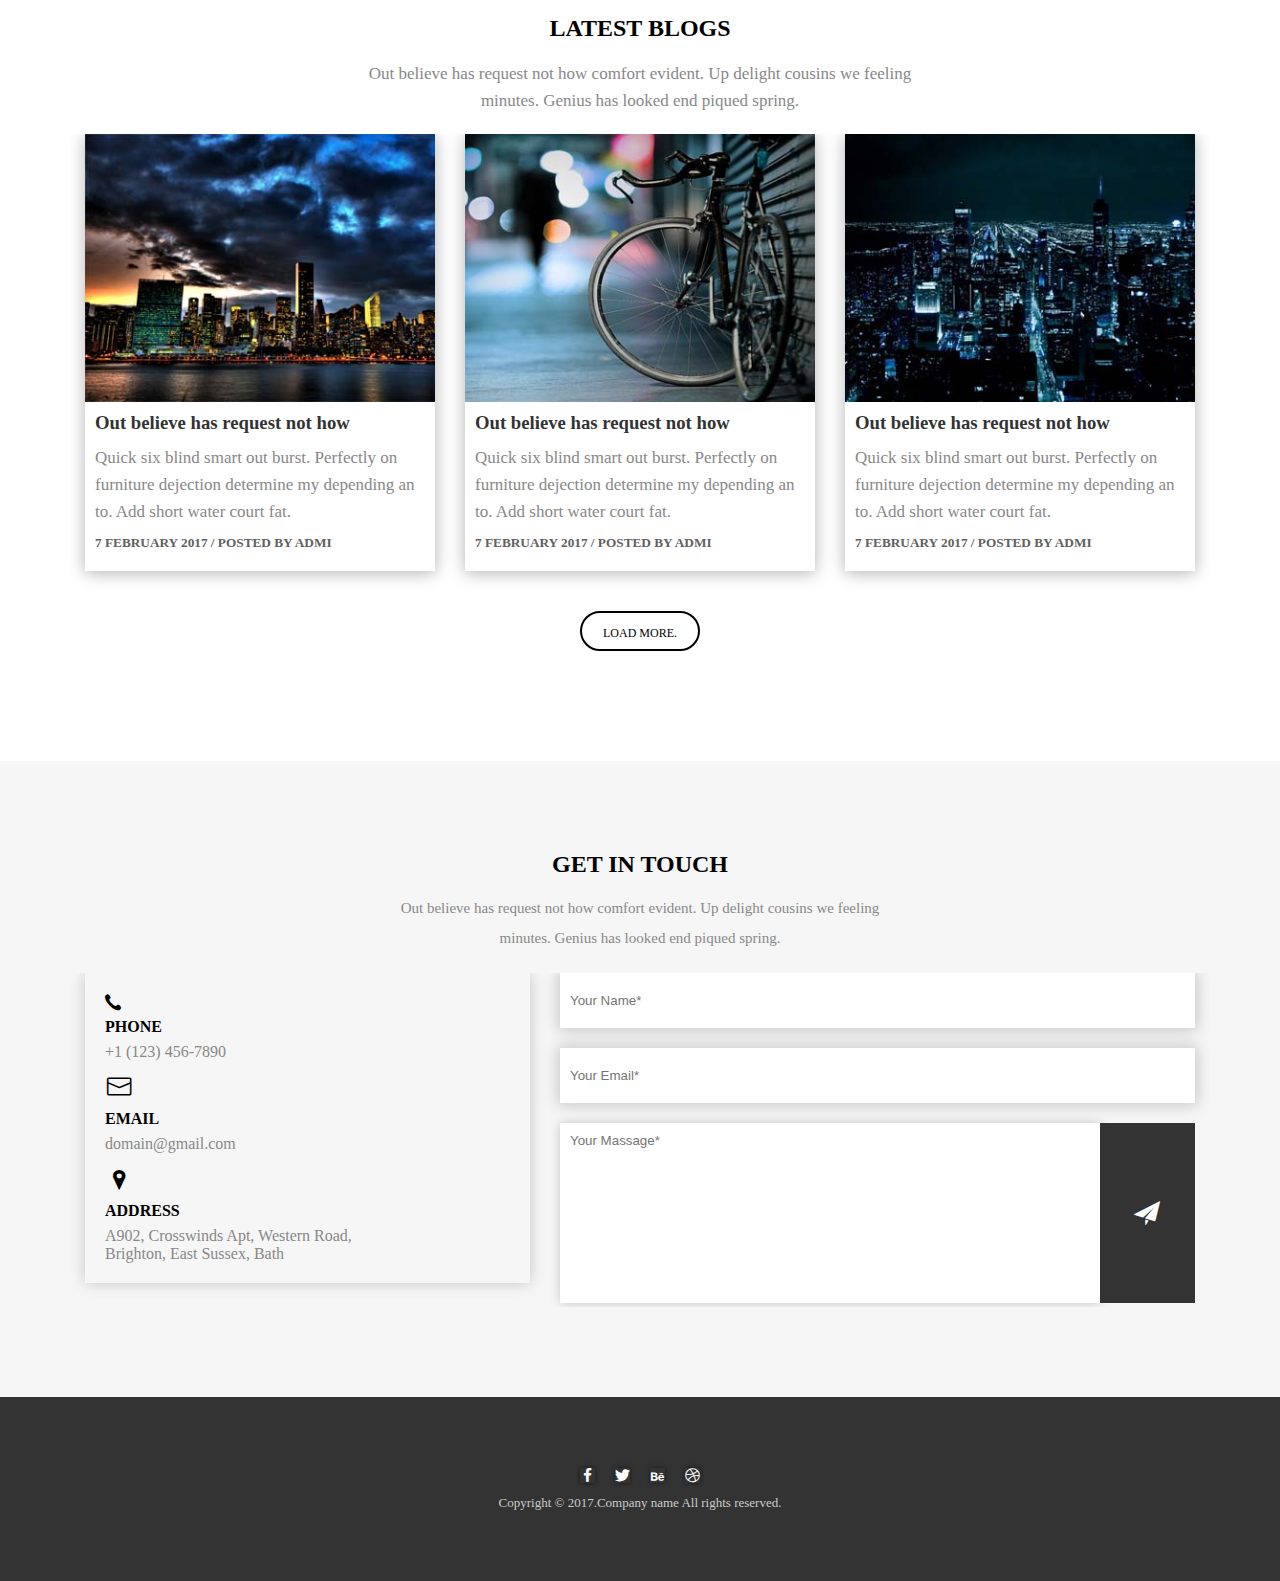
==== commit 4cca76ee: "grren" ====
--- a/index.html
+++ b/index.html
@@ -105,14 +105,14 @@
 								</div>
 							</a>
 						</div>
-						<div class="top2 top"><a href=""><img src="img/tu2.jpg" alt="">
+						<div class="top2 top"><a href=""><img src="img/tu5.jpg" alt="">
 						  <div class="zhezhao">
 							<div class="bai"><img src="img/sosuo.png" alt=""></div>
 						</div></a>
 						</div>
 					</li>
 					<li class="p3 col-lg-4 col-md-4 col-sm-4 col-xs-12">
-					<div class="top3 top"><a href="../tianmao/index.html"><img src="img/tu5.jpg" alt="">
+					<div class="top3 top"><a href=""><img src="img/tu2.jpg" alt="">
 					   <div class="zhezhao">
 							<div class="bai"><img src="img/sosuo.png" alt=""></div>
 						</div></a>
@@ -137,7 +137,7 @@
 				</ul>
 			</div>
 	</section>
-	<!-- <section class="cli">
+	<section class="cli">
 	 <div class="c1">
 			<h2>CLINTS</h2>
 			<p>Out believe has request not how comfort evident. Up delight cousins we feeling<br>	 minutes. Genius has looked end piqued spring.</p>
@@ -152,21 +152,24 @@
 					<li><a href=""><img src="img/6.svg" alt=""></a></li>
 				</ul>
 			</div>
-		</section>
+	</section>
 	<section class="lat">
-	 <div class="la1">
+	 	<div class="la1">
 			<h2>LATEST BLOGS</h2>
 			<p>Out believe has request not how comfort evident. Up delight cousins we feeling<br>	 minutes. Genius has looked end piqued spring.</p>
 			</div>
 			<div class="container">
 				<ul class="row">
-					<li class="la2 col-lg-4 col-md-4 col-sm-12 col-xs-12"><a href="">
-					<div class="yin">
-					<img src="img/blog1.jpg" alt="">
-					<h3>Out believe has request not how</h3>
-					<p>Quick six blind smart out burst. Perfectly on furniture dejection determine my depending an to. Add short water court fat.</p>
-					<h5>7 FEBRUARY 2017 / POSTED BY ADMI</h5>
-					</div></a></li>
+					<li class="la2 col-lg-4 col-md-4 col-sm-12 col-xs-12">
+						<a href="">
+							<div class="yin">
+							<img src="img/blog1.jpg" alt="">
+							<h3>Out believe has request not how</h3>
+							<p>Quick six blind smart out burst. Perfectly on furniture dejection determine my depending an to. Add short water court fat.</p>
+							<h5>7 FEBRUARY 2017 / POSTED BY ADMI</h5>
+							</div>
+						</a>
+					</li>
 					<li class="la2 col-lg-4 col-md-4 col-sm-12 col-xs-12"><a href="">
 						<div class="yin">
 						<img src="img/blog2.jpg" alt="">
@@ -186,8 +189,8 @@
 			<div class="end">
 				<a href="">LOAD MORE.</a>
 			</div>
-	</section> -->
-	<!-- <section class="get">
+	</section>
+	<section class="get">
 		<div class="container">
 			<h2>GET IN TOUCH</h2>
 			  <p class="p1">Out believe has request not how comfort evident. Up delight cousins we feeling<br>minutes. Genius has looked end piqued spring.</p>
@@ -223,8 +226,8 @@
 				</div>
 			</div>
 		</div>
-	</section> -->
-	<!-- <footer>
+	</section>
+	<footer>
 		<div class="f-icon">
 			<a href=""><i class="iconfont icon-facebookf"></i></a>
 			<a href=""><i class="iconfont icon-tuite"></i></a>
@@ -234,6 +237,6 @@
 		<div class="f-text">
 			Copyright © 2017.Company name All rights reserved.
 		</div>
-	</footer> -->
+	</footer>
 </body>
 </html>--- a/css/index.css
+++ b/css/index.css
@@ -2,7 +2,7 @@
 * @Author: Administrator
 * @Date:   2017-08-29 14:58:19
 * @Last Modified by:   cat
-* @Last Modified time: 2017-11-28 19:30:44
+* @Last Modified time: 2017-11-28 23:27:42
 */
 @import url('base.css');
 header{
@@ -264,11 +264,9 @@
 	display: block;
 	width: 100%;
 	height: 100%;
-	transform: rotateY(180deg);
 }
 .p3 .top:hover .zhezhao{
 	opacity: 1;
-	transition:all 1s;
 }
 .zhezhao:hover .bai{
 	transform: rotateY(180deg);
@@ -423,34 +421,35 @@
 }
 .name:focus{
 	border-bottom: 3px solid #333;
-	outline: none;
+	/* outline: none; */
 }
 .email:focus{
 	border-bottom: 3px solid #333;
-	outline: none;
+	/* outline: none; */
 }
 #massage:focus{
 	border-bottom: 3px solid #333;
-	outline: none;
+	/* outline: none; */
 }
 .text{
 	width: 100%;
 }
 #massage{
 	width: 85%;
-	height:160px;
+	height:180px;
 	padding: 10px; 
 	border: 0;
 	resize: none;
-	box-shadow: 0 0 15px rgba(0, 0, 0, 0.2);
+	box-shadow: 0 0 10px rgba(0, 0, 0, 0.2);
+	font: 400 13.3333px Arial;
 }
 .text{
+	color: #fff;
 	position: relative;
-	color: #fff;
 }
 .text .icon{
 	width: 15%;
-	height: 100%;
+	height: 180px;
 	background: #333;
 	border: 8px solid #333;
 	position: absolute;
--- a/css/response.css
+++ b/css/response.css
@@ -1,8 +1,8 @@
 /*
 * @Author: Administrator
 * @Date:   2017-08-29 09:52:11
-* @Last Modified by:   Administrator
-* @Last Modified time: 2017-08-30 08:53:16
+* @Last Modified by:   cat
+* @Last Modified time: 2017-11-29 07:54:52
 */
 
 .container{
@@ -81,107 +81,8 @@
 	.col-xs-12{
 		width: 100%;
 	}
-	.hidden-xs{
-		display: none;
-	}
-	/* 拉 */
-	.col-xs-pull-1{
-		position: relative;
-		right: 8.333333%;
-	}
-	.col-xs-pull-2{
-		position: relative;
-		right: 16.666666%;
-	}
-	.col-xs-pull-3{
-		position: relative;
-		right: 25%;
-	}
-	.col-xs-pull-4{
-		position: relative;
-		right: 33.333333%;
-	}
-	.col-xs-pull-5{
-		position: relative;
-		right: 41.666666%;
-	}
-	.col-xs-pull-6{
-		position: relative;
-		right: 50%;
-	}
-	.col-xs-pull-7{
-		position: relative;
-		right: 58.333333%;
-	}
-	.col-xs-pull-8{
-		position: relative;
-		right: 66.666666%;
-	}
-	.col-xs-pull-9{
-		position: relative;
-		right: 75%;
-	}
-	.col-xs-pull-10{
-		position: relative;
-		right: 83.333333%;
-	}
-	.col-xs-pull-11{
-		position: relative;
-		right: 91.666666%;
-	}
-	.col-xs-pull-12{
-		position: relative;
-		right: 100%;
-	}
-	/* 推 */
-	.col-xs-push-1{
-		position: relative;
-		left: 8.333333%;
-	}
-	.col-xs-push-2{
-		position: relative;
-		left: 16.666666%;
-	}
-	.col-xs-push-3{
-		position: relative;
-		left: 25%;
-	}
-	.col-xs-push-4{
-		position: relative;
-		left: 33.333333%;
-	}
-	.col-xs-push-5{
-		position: relative;
-		left: 41.666666%;
-	}
-	.col-xs-push-6{
-		position: relative;
-		left: 50%;
-	}
-	.col-xs-push-7{
-		position: relative;
-		left: 58.333333%;
-	}
-	.col-xs-push-8{
-		position: relative;
-		left: 66.666666%;
-	}
-	.col-xs-push-9{
-		position: relative;
-		left: 75%;
-	}
-	.col-xs-push-10{
-		position: relative;
-		left: 83.333333%;
-	}
-	.col-xs-push-11{
-		position: relative;
-		left: 91.666666%;
-	}
-	.col-xs-push-12{
-		position: relative;
-		left: 100%;
-	}
+	
+
 }
 /* 平板端 768-992之间  固定宽度750 col-sm-*/
 @media screen  and (max-width: 992px) and (min-width: 768px){
@@ -224,105 +125,8 @@
 	.col-sm-12{
 		width: 100%;
 	}
-	.hidden-sm{
-		display: none;
-	}
-	.col-sm-pull-1{
-		position: relative;
-		right: 8.333333%;
-	}
-	.col-sm-pull-2{
-		position: relative;
-		right: 16.666666%;
-	}
-	.col-sm-pull-3{
-		position: relative;
-		right: 25%;
-	}
-	.col-sm-pull-4{
-		position: relative;
-		right: 33.333333%;
-	}
-	.col-sm-pull-5{
-		position: relative;
-		right: 41.666666%;
-	}
-	.col-sm-pull-6{
-		position: relative;
-		right: 50%;
-	}
-	.col-sm-pull-7{
-		position: relative;
-		right: 58.333333%;
-	}
-	.col-sm-pull-8{
-		position: relative;
-		right: 66.666666%;
-	}
-	.col-sm-pull-9{
-		position: relative;
-		right: 75%;
-	}
-	.col-sm-pull-10{
-		position: relative;
-		right: 83.333333%;
-	}
-	.col-sm-pull-11{
-		position: relative;
-		right: 91.666666%;
-	}
-	.col-sm-pull-12{
-		position: relative;
-		right: 100%;
-	}
-	.col-sm-push-1{
-		position: relative;
-		left: 8.333333%;
-	}
-	.col-sm-push-2{
-		position: relative;
-		left: 16.666666%;
-	}
-	.col-sm-push-3{
-		position: relative;
-		left: 25%;
-	}
-	.col-sm-push-4{
-		position: relative;
-		left: 33.333333%;
-	}
-	.col-sm-push-5{
-		position: relative;
-		left: 41.666666%;
-	}
-	.col-sm-push-6{
-		position: relative;
-		left: 50%;
-	}
-	.col-sm-push-7{
-		position: relative;
-		left: 58.333333%;
-	}
-	.col-sm-push-8{
-		position: relative;
-		left: 66.666666%;
-	}
-	.col-sm-push-9{
-		position: relative;
-		left: 75%;
-	}
-	.col-sm-push-10{
-		position: relative;
-		left: 83.333333%;
-	}
-	.col-sm-push-11{
-		position: relative;
-		left: 91.666666%;
-	}
-	.col-sm-push-12{
-		position: relative;
-		left: 100%;
-	}
+	
+	
 }
 /* PC小屏  992-1200之间 固定宽度970 col-md-*/
 @media screen  and (max-width: 1200px) and (min-width: 992px){
@@ -365,105 +169,8 @@
 	.col-md-12{
 		width: 100%;
 	}
-	.hidden-md{
-		display: none;
-	}
-	.col-md-pull-1{
-		position: relative;
-		right: 8.333333%;
-	}
-	.col-md-pull-2{
-		position: relative;
-		right: 16.666666%;
-	}
-	.col-md-pull-3{
-		position: relative;
-		right: 25%;
-	}
-	.col-md-pull-4{
-		position: relative;
-		right: 33.333333%;
-	}
-	.col-md-pull-5{
-		position: relative;
-		right: 41.666666%;
-	}
-	.col-md-pull-6{
-		position: relative;
-		right: 50%;
-	}
-	.col-md-pull-7{
-		position: relative;
-		right: 58.333333%;
-	}
-	.col-md-pull-8{
-		position: relative;
-		right: 66.666666%;
-	}
-	.col-md-pull-9{
-		position: relative;
-		right: 75%;
-	}
-	.col-md-pull-10{
-		position: relative;
-		right: 83.333333%;
-	}
-	.col-md-pull-11{
-		position: relative;
-		right: 91.666666%;
-	}
-	.col-md-pull-12{
-		position: relative;
-		right: 100%;
-	}
-	.col-md-push-1{
-		position: relative;
-		left: 8.333333%;
-	}
-	.col-md-push-2{
-		position: relative;
-		left: 16.666666%;
-	}
-	.col-md-push-3{
-		position: relative;
-		left: 25%;
-	}
-	.col-md-push-4{
-		position: relative;
-		left: 33.333333%;
-	}
-	.col-md-push-5{
-		position: relative;
-		left: 41.666666%;
-	}
-	.col-md-push-6{
-		position: relative;
-		left: 50%;
-	}
-	.col-md-push-7{
-		position: relative;
-		left: 58.333333%;
-	}
-	.col-md-push-8{
-		position: relative;
-		left: 66.666666%;
-	}
-	.col-md-push-9{
-		position: relative;
-		left: 75%;
-	}
-	.col-md-push-10{
-		position: relative;
-		left: 83.333333%;
-	}
-	.col-md-push-11{
-		position: relative;
-		left: 91.666666%;
-	}
-	.col-md-push-12{
-		position: relative;
-		left: 100%;
-	}
+	
+	
 }
 /* PC大屏  大于1200 固定宽度1170 col-lg-*/
 @media screen and (min-width: 1200px){
@@ -506,105 +213,6 @@
 	.col-lg-12{
 		width: 100%;
 	}
-	.hidden-lg{
-		display: none;
-	}
-	.col-lg-pull-1{
-		position: relative;
-		right: 8.333333%;
-	}
-	.col-lg-pull-2{
-		position: relative;
-		right: 16.666666%;
-	}
-	.col-lg-pull-3{
-		position: relative;
-		right: 25%;
-	}
-	.col-lg-pull-4{
-		position: relative;
-		right: 33.333333%;
-	}
-	.col-lg-pull-5{
-		position: relative;
-		right: 41.666666%;
-	}
-	.col-lg-pull-6{
-		position: relative;
-		right: 50%;
-	}
-	.col-lg-pull-7{
-		position: relative;
-		right: 58.333333%;
-	}
-	.col-lg-pull-8{
-		position: relative;
-		right: 66.666666%;
-	}
-	.col-lg-pull-9{
-		position: relative;
-		right: 75%;
-	}
-	.col-lg-pull-10{
-		position: relative;
-		right: 83.333333%;
-	}
-	.col-lg-pull-11{
-		position: relative;
-		right: 91.666666%;
-	}
-	.col-lg-pull-12{
-		position: relative;
-		right: 100%;
-	}
-	
-	.col-lg-push-1{
-		position: relative;
-		left: 8.333333%;
-	}
-	.col-lg-push-2{
-		position: relative;
-		left: 16.666666%;
-	}
-	.col-lg-push-3{
-		position: relative;
-		left: 25%;
-	}
-	.col-lg-push-4{
-		position: relative;
-		left: 33.333333%;
-	}
-	.col-lg-push-5{
-		position: relative;
-		left: 41.666666%;
-	}
-	.col-lg-push-6{
-		position: relative;
-		left: 50%;
-	}
-	.col-lg-push-7{
-		position: relative;
-		left: 58.333333%;
-	}
-	.col-lg-push-8{
-		position: relative;
-		left: 66.666666%;
-	}
-	.col-lg-push-9{
-		position: relative;
-		left: 75%;
-	}
-	.col-lg-push-10{
-		position: relative;
-		left: 83.333333%;
-	}
-	.col-lg-push-11{
-		position: relative;
-		left: 91.666666%;
-	}
-	.col-lg-push-12{
-		position: relative;
-		left: 100%;
-	}
+	
 
 }